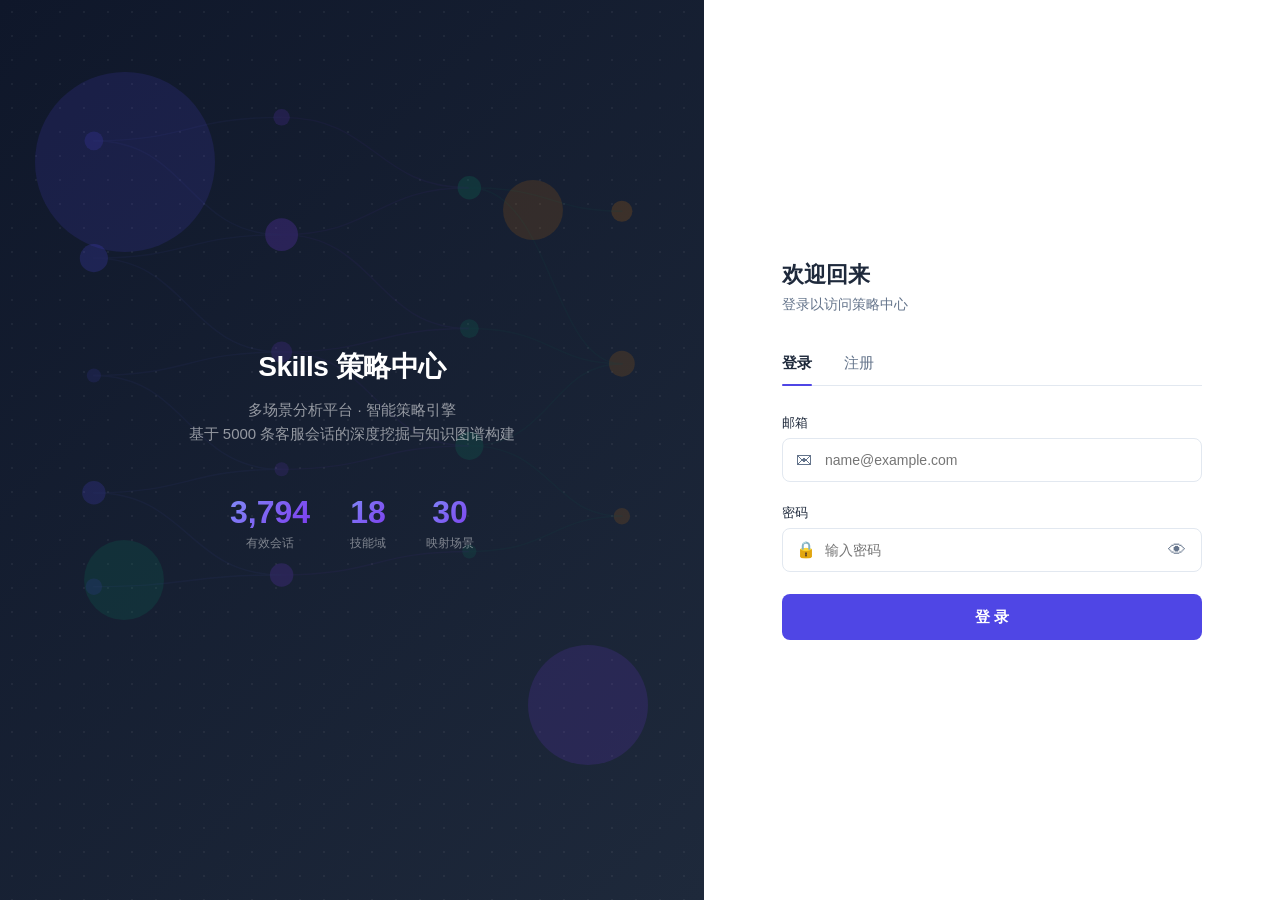
==== index.html @ cb1f709a "feat: add user registration and login authentication system - Add standalone login/register page wit" ====
<!DOCTYPE html>
<html lang="zh-CN">
<head>
  <meta charset="UTF-8">
  <meta name="viewport" content="width=device-width, initial-scale=1.0">
  <title>Skills 策略中心 - 多场景分析平台</title>
  <link rel="stylesheet" href="css/main.css">
</head>
<body>

<!-- 顶部导航 -->
<nav class="nav">
  <div class="nav-inner">
    <div class="nav-logo">Skills 策略中心</div>
    <div class="nav-tabs">
      <button class="nav-tab active" data-tab="home">全景总览</button>
      <button class="nav-tab" data-tab="dashboard">场景分析</button>
      <button class="nav-tab" data-tab="cases">案例库<span class="nav-badge">18</span></button>
      <button class="nav-tab" data-tab="editor">策略编辑器</button>
      <button class="nav-tab" data-tab="kanban">看板<span class="nav-badge">10</span></button>
      <button class="nav-tab" data-tab="matrix">能力矩阵</button>
      <button class="nav-tab" data-tab="monitor">监控</button>
      <button class="nav-tab" data-tab="arsenal">武器库<span class="nav-badge">18</span></button>
      <button class="nav-tab" data-tab="graph">知识图谱</button>
    </div>
    <div class="nav-user" id="navUser"></div>
  </div>
</nav>

<!-- 8大功能模块容器 -->
<div id="sec-home" class="section active"></div>
<div id="sec-dashboard" class="section"></div>
<div id="sec-cases" class="section"></div>
<div id="sec-editor" class="section"></div>
<div id="sec-kanban" class="section"></div>
<div id="sec-matrix" class="section"></div>
<div id="sec-monitor" class="section"></div>
<div id="sec-arsenal" class="section"></div>
<div id="sec-graph" class="section"></div>

<!-- 模态框 -->
<div class="modal-overlay" id="caseModal">
  <div class="modal" id="caseModalContent"></div>
</div>
<div class="modal-overlay" id="taskModal">
  <div class="modal" id="taskModalContent"></div>
</div>

<!-- Toast 提示 -->
<div class="toast" id="toast"></div>

<!-- 应用入口 (ES Module) -->
<script type="module" src="js/app.js"></script>

</body>
</html>
---- css/main.css ----
/* ============================================
   Skills 策略中心 - 主样式文件
   ============================================ */

/* === CSS Variables === */
:root {
  --primary: #4F46E5;
  --primary-light: #818CF8;
  --primary-dark: #3730A3;
  --accent: #7C3AED;
  --success: #059669;
  --warning: #D97706;
  --danger: #DC2626;
  --bg: #F8FAFC;
  --card: #FFFFFF;
  --text: #1E293B;
  --text-secondary: #64748B;
  --border: #E2E8F0;
  --shadow: 0 1px 3px rgba(0,0,0,.1), 0 1px 2px rgba(0,0,0,.06);
  --shadow-lg: 0 10px 15px -3px rgba(0,0,0,.1), 0 4px 6px -2px rgba(0,0,0,.05);
  --radius: 12px;
}

/* === Reset & Base === */
* { margin: 0; padding: 0; box-sizing: border-box; }
body {
  font-family: -apple-system, BlinkMacSystemFont, "SF Pro Text", "Segoe UI", Roboto, "Noto Sans SC", "PingFang SC", sans-serif;
  background: var(--bg);
  color: var(--text);
  font-size: 14px;
  -webkit-font-smoothing: antialiased;
}

/* === Navigation === */
.nav {
  position: fixed; top: 0; left: 0; right: 0; z-index: 100;
  background: rgba(255,255,255,.92); backdrop-filter: blur(12px);
  border-bottom: 1px solid var(--border); height: 60px;
}
.nav-inner {
  max-width: 1280px; margin: 0 auto; height: 100%;
  display: flex; align-items: center; padding: 0 24px; gap: 24px;
}
.nav-logo { font-size: 16px; font-weight: 700; color: var(--primary); white-space: nowrap; }
.nav-tabs { display: flex; gap: 6px; overflow-x: auto; }
.nav-tab {
  padding: 7px 16px; border-radius: 8px; cursor: pointer;
  font-size: 13px; font-weight: 500; color: var(--text-secondary);
  border: none; background: none; transition: all .2s; white-space: nowrap;
  font-family: inherit;
}
.nav-tab:hover { background: #F1F5F9; }
.nav-tab.active { background: var(--primary); color: #fff; }
.nav-badge {
  display: inline-block; background: #FEF3C7; color: #92400E;
  font-size: 11px; padding: 1px 7px; border-radius: 10px;
  margin-left: 4px; font-weight: 600;
}

/* === Sections === */
.section {
  display: none; padding: 80px 24px 32px;
  max-width: 1280px; margin: 0 auto;
}
.section.active { display: block; }
.section-title { font-size: 24px; font-weight: 700; margin-bottom: 6px; }
.section-desc { font-size: 14px; color: var(--text-secondary); margin-bottom: 24px; }

/* === Stats Grid === */
.stats-grid { display: grid; grid-template-columns: repeat(4,1fr); gap: 16px; margin-bottom: 24px; }
.stat-card { background: var(--card); border-radius: var(--radius); padding: 20px; box-shadow: var(--shadow); }
.stat-card .label { font-size: 12px; color: var(--text-secondary); margin-bottom: 6px; font-weight: 500; }
.stat-card .value { font-size: 28px; font-weight: 700; }
.stat-card.purple .value { color: var(--primary); }
.stat-card.green .value { color: var(--success); }
.stat-card.amber .value { color: var(--warning); }
.stat-card.red .value { color: var(--danger); }

/* === Chart === */
.chart-row { display: grid; grid-template-columns: 1fr 1fr; gap: 16px; margin-bottom: 16px; }
.chart-card { background: var(--card); border-radius: var(--radius); padding: 24px; box-shadow: var(--shadow); }
.chart-card h3 { font-size: 15px; font-weight: 600; margin-bottom: 16px; }
.bar-chart { display: flex; flex-direction: column; gap: 10px; }
.bar-item { display: flex; align-items: center; gap: 10px; }
.bar-label { width: 130px; font-size: 12px; text-align: right; flex-shrink: 0; color: var(--text-secondary); }
.bar-track { flex: 1; height: 24px; background: #F1F5F9; border-radius: 6px; overflow: hidden; }
.bar-fill {
  height: 100%; border-radius: 6px; transition: width .8s;
  display: flex; align-items: center; justify-content: flex-end;
  padding-right: 8px; font-size: 11px; color: #fff; font-weight: 600; min-width: 30px;
}
.bar-count { width: 36px; text-align: right; font-size: 12px; font-weight: 600; flex-shrink: 0; }

/* === Filter Bar === */
.filter-bar { display: flex; gap: 10px; margin-bottom: 16px; flex-wrap: wrap; align-items: center; }
.filter-bar input, .filter-bar select {
  padding: 8px 12px; border: 1px solid var(--border); border-radius: 8px;
  font-size: 13px; font-family: inherit; outline: none; background: var(--card);
}
.filter-bar input:focus, .filter-bar select:focus { border-color: var(--primary-light); }
.filter-bar input { flex: 1; min-width: 200px; }

/* === Case List === */
.case-list { background: var(--card); border-radius: var(--radius); box-shadow: var(--shadow); overflow: hidden; }
.case-header {
  display: grid; grid-template-columns: 100px 1fr 1fr 70px 90px 80px;
  padding: 12px 16px; background: #F8FAFC; border-bottom: 2px solid var(--border);
  font-size: 12px; font-weight: 600; color: var(--text-secondary);
}
.case-row {
  display: grid; grid-template-columns: 100px 1fr 1fr 70px 90px 80px;
  padding: 12px 16px; border-bottom: 1px solid #F1F5F9;
  align-items: center; font-size: 13px; transition: background .15s; cursor: pointer;
}
.case-row:hover { background: #F8FAFC; }
.case-row:last-child { border-bottom: none; }
.case-tag { display: inline-block; padding: 2px 8px; border-radius: 100px; font-size: 11px; font-weight: 600; }
.csat-high { color: #059669; }
.csat-mid { color: #D97706; }
.csat-low { color: #DC2626; }

/* === Editor === */
.editor-container { display: grid; grid-template-columns: 1fr 1fr; gap: 16px; margin-bottom: 16px; }
.editor-panel { background: var(--card); border-radius: var(--radius); padding: 24px; box-shadow: var(--shadow); }
.editor-panel h3 { font-size: 15px; font-weight: 600; margin-bottom: 12px; display: flex; align-items: center; gap: 8px; }
.editor-textarea {
  width: 100%; min-height: 180px; padding: 14px; border: 1px solid var(--border);
  border-radius: 8px; font-size: 14px; font-family: inherit; line-height: 1.7;
  outline: none; resize: vertical; color: var(--text);
}
.editor-textarea:focus { border-color: var(--primary-light); }
.editor-btn-row { display: flex; gap: 8px; margin-top: 12px; flex-wrap: wrap; }
.template-btn {
  padding: 6px 14px; border: 1px solid var(--border); border-radius: 6px;
  font-size: 12px; cursor: pointer; background: var(--card); color: var(--text-secondary);
  transition: all .2s; font-family: inherit;
}
.template-btn:hover { border-color: var(--primary-light); color: var(--primary); }

.rule-card { padding: 14px; background: #F8FAFC; border: 1px solid var(--border); border-radius: 8px; margin-bottom: 10px; }
.rule-card-title { font-size: 12px; font-weight: 600; color: var(--primary); margin-bottom: 8px; text-transform: uppercase; letter-spacing: .5px; }
.rule-item { font-size: 13px; padding: 4px 0; color: var(--text); display: flex; align-items: flex-start; gap: 6px; }
.rule-item .bullet { width: 6px; height: 6px; border-radius: 50%; flex-shrink: 0; margin-top: 6px; }
.conflict-panel { grid-column: 1/-1; background: var(--card); border-radius: var(--radius); padding: 20px; box-shadow: var(--shadow); }
.conflict-panel h3 { font-size: 15px; font-weight: 600; margin-bottom: 12px; }
.conflict-alert {
  padding: 12px 16px; background: #FEF3C7; border: 1px solid #FDE68A;
  border-radius: 8px; font-size: 13px; color: #92400E; margin-bottom: 8px;
  display: flex; gap: 8px; align-items: flex-start;
}
.conflict-ok { padding: 12px 16px; background: #ECFDF5; border: 1px solid #A7F3D0; border-radius: 8px; font-size: 13px; color: #065F46; }

/* === Flowchart === */
.flowchart-panel {
  grid-column: 1/-1; background: var(--card); border-radius: var(--radius);
  padding: 20px; box-shadow: var(--shadow); animation: slideUp .3s ease;
}
.flowchart-panel h3 { font-size: 15px; font-weight: 600; margin-bottom: 12px; }
.flowchart-svg-wrap { width: 100%; overflow-x: auto; }
.flowchart-svg-wrap svg { width: 100%; height: auto; display: block; }

.empty-state { text-align: center; padding: 40px; color: var(--text-secondary); font-size: 14px; }

/* === Loading === */
.loading-overlay {
  position: absolute; top: 0; left: 0; right: 0; bottom: 0;
  background: rgba(255,255,255,.85); display: flex; flex-direction: column;
  align-items: center; justify-content: center; border-radius: var(--radius); z-index: 10;
}
.spinner {
  width: 32px; height: 32px; border: 3px solid var(--border);
  border-top-color: var(--primary); border-radius: 50%;
  animation: spin .8s linear infinite; margin-bottom: 10px;
}
@keyframes spin { to { transform: rotate(360deg); } }
.loading-text { font-size: 13px; color: var(--text-secondary); font-weight: 500; }

/* === Kanban === */
.kanban-board { display: grid; grid-template-columns: repeat(5,1fr); gap: 12px; min-height: 500px; }
.kanban-column { background: #F1F5F9; border-radius: var(--radius); padding: 14px; min-height: 400px; }
.kanban-col-title { font-size: 13px; font-weight: 600; margin-bottom: 12px; display: flex; align-items: center; justify-content: space-between; }
.kanban-col-count { background: var(--card); padding: 2px 8px; border-radius: 100px; font-size: 11px; color: var(--text-secondary); }
.kanban-card {
  background: var(--card); border-radius: 8px; padding: 14px; margin-bottom: 8px;
  box-shadow: var(--shadow); transition: all .3s; border: 1px solid transparent;
}
.kanban-card:hover { border-color: var(--primary-light); box-shadow: var(--shadow-lg); }
.kanban-card h4 { font-size: 13px; font-weight: 600; margin-bottom: 4px; }
.kanban-card .desc { font-size: 11px; color: var(--text-secondary); margin-bottom: 8px; line-height: 1.4; }
.kanban-card .meta { font-size: 11px; color: var(--text-secondary); display: flex; justify-content: space-between; align-items: center; margin-bottom: 8px; }
.kanban-card .status-btn {
  padding: 4px 10px; border-radius: 6px; font-size: 11px; font-weight: 500;
  cursor: pointer; border: 1px solid var(--border); background: var(--card);
  color: var(--primary); transition: all .2s; font-family: inherit;
}
.kanban-card .status-btn:hover { background: var(--primary); color: #fff; border-color: var(--primary); }
.kanban-card.moving { animation: cardMove .4s ease; }
@keyframes cardMove { 0% { opacity: .5; transform: scale(.95); } 100% { opacity: 1; transform: scale(1); } }

/* === Monitor === */
.trend-chart { height: 200px; position: relative; }
.trend-chart svg { width: 100%; height: 100%; }
.alert-list { background: var(--card); border-radius: var(--radius); box-shadow: var(--shadow); overflow: hidden; }
.alert-item { display: flex; align-items: center; gap: 12px; padding: 12px 16px; border-bottom: 1px solid #F1F5F9; font-size: 13px; }
.alert-item:last-child { border-bottom: none; }
.alert-level { padding: 2px 8px; border-radius: 4px; font-size: 11px; font-weight: 700; flex-shrink: 0; }
.alert-level.p0 { background: #FEE2E2; color: #DC2626; }
.alert-level.p1 { background: #FED7AA; color: #C2410C; }
.alert-level.p2 { background: #FEF3C7; color: #92400E; }
.alert-msg { flex: 1; }
.alert-time { font-size: 11px; color: var(--text-secondary); white-space: nowrap; }
.alert-status { font-size: 11px; padding: 2px 8px; border-radius: 4px; }
.alert-status.open { background: #FEE2E2; color: #DC2626; }
.alert-status.resolved { background: #D1FAE5; color: #059669; }

/* === A/B Test === */
.ab-panel { background: var(--card); border-radius: var(--radius); padding: 24px; box-shadow: var(--shadow); }
.ab-panel h3 { font-size: 15px; font-weight: 600; margin-bottom: 16px; }
.ab-compare { display: grid; grid-template-columns: 1fr 1fr; gap: 16px; }
.ab-group { padding: 16px; border-radius: 8px; text-align: center; }
.ab-group.control { background: #F1F5F9; }
.ab-group.experiment { background: #EEF2FF; }
.ab-group h4 { font-size: 12px; font-weight: 600; color: var(--text-secondary); margin-bottom: 8px; text-transform: uppercase; }
.ab-metric { margin-bottom: 8px; }
.ab-metric .label { font-size: 11px; color: var(--text-secondary); }
.ab-metric .val { font-size: 22px; font-weight: 700; }
.ab-delta { display: inline-block; padding: 2px 8px; border-radius: 4px; font-size: 11px; font-weight: 600; }
.ab-delta.positive { background: #D1FAE5; color: #059669; }
.ab-delta.negative { background: #FEE2E2; color: #DC2626; }
.ab-status { margin-top: 12px; font-size: 12px; font-weight: 500; }

/* === Arsenal / Quest Grid === */
.quest-grid { display: grid; grid-template-columns: repeat(3,1fr); gap: 14px; }
.quest-card {
  background: var(--card); border-radius: var(--radius); box-shadow: var(--shadow);
  overflow: hidden; transition: all .3s; border: 2px solid transparent; border-left: 4px solid #9CA3AF;
}
.quest-card:hover { transform: translateY(-2px); box-shadow: var(--shadow-lg); border-color: var(--primary-light); border-left-width: 4px; }
.quest-card.pri-critical { border-left-color: #DC2626; }
.quest-card.pri-high { border-left-color: #EA580C; }
.quest-card.pri-medium { border-left-color: #D97706; }
.quest-card.pri-low { border-left-color: #9CA3AF; }
.quest-card-body { padding: 18px 20px; }
.quest-card-body h3 { font-size: 14px; font-weight: 600; margin: 8px 0 4px; }
.quest-card-body .desc {
  font-size: 12px; color: var(--text-secondary); margin-bottom: 10px; line-height: 1.5;
  display: -webkit-box; -webkit-line-clamp: 2; -webkit-box-orient: vertical; overflow: hidden;
}
.quest-badges { display: flex; gap: 6px; flex-wrap: wrap; align-items: center; }
.quest-status { display: inline-block; padding: 2px 10px; border-radius: 100px; font-size: 11px; font-weight: 600; }
.quest-status.missing { background: #FEE2E2; color: #DC2626; }
.quest-status.partial { background: #FEF3C7; color: #92400E; }
.quest-status.available { background: #D1FAE5; color: #059669; }
.quest-priority { padding: 2px 8px; border-radius: 4px; font-size: 11px; font-weight: 700; }
.quest-priority.critical { background: #FEE2E2; color: #DC2626; }
.quest-priority.high { background: #FED7AA; color: #C2410C; }
.quest-priority.medium { background: #FEF3C7; color: #92400E; }
.quest-priority.low { background: #F1F5F9; color: #64748B; }
.quest-category { display: inline-flex; align-items: center; gap: 4px; padding: 3px 10px; border-radius: 6px; font-size: 11px; font-weight: 500; background: #F1F5F9; color: var(--text-secondary); }
.quest-skill-tag { display: inline-block; padding: 2px 8px; border-radius: 100px; font-size: 10px; font-weight: 500; margin-right: 4px; margin-top: 4px; }
.quest-skills { margin-bottom: 10px; }
.arsenal-progress { height: 8px; background: #F1F5F9; border-radius: 4px; overflow: hidden; margin-top: 8px; }
.arsenal-progress-fill { height: 100%; border-radius: 4px; transition: width .8s; }

/* === Buttons === */
.btn {
  padding: 8px 20px; border-radius: 8px; font-size: 13px; font-weight: 500;
  cursor: pointer; border: 1px solid var(--border); transition: all .2s; font-family: inherit;
}
.btn-primary { background: var(--primary); color: #fff; border-color: var(--primary); }
.btn-primary:hover { background: var(--primary-dark); }
.btn-primary:disabled { opacity: .5; cursor: not-allowed; }
.btn-secondary { background: var(--card); }
.btn-secondary:hover { background: #F1F5F9; }

/* === Modal === */
.modal-overlay {
  position: fixed; top: 0; left: 0; right: 0; bottom: 0;
  background: rgba(0,0,0,.5); z-index: 200; display: none;
  align-items: center; justify-content: center; animation: fadeIn .2s;
}
.modal-overlay.show { display: flex; }
.modal {
  background: var(--card); border-radius: 16px; width: 600px;
  max-width: 90vw; max-height: 80vh; overflow-y: auto;
  box-shadow: 0 25px 50px -12px rgba(0,0,0,.25); animation: slideUp .3s ease;
}
.modal-header {
  padding: 20px 24px 12px; display: flex; align-items: center;
  justify-content: space-between; position: sticky; top: 0;
  background: var(--card); border-radius: 16px 16px 0 0; z-index: 1;
}
.modal-header h3 { font-size: 16px; font-weight: 600; }
.modal-close {
  width: 32px; height: 32px; border-radius: 8px; border: none;
  background: #F1F5F9; cursor: pointer; font-size: 18px;
  display: flex; align-items: center; justify-content: center; font-family: inherit;
}
.modal-close:hover { background: #E2E8F0; }
.modal-body { padding: 0 24px 24px; }
.modal-field { margin-bottom: 12px; }
.modal-field .field-label { font-size: 12px; font-weight: 600; color: var(--text-secondary); margin-bottom: 4px; }
.modal-field .field-value { font-size: 14px; line-height: 1.6; }
.modal-tag { display: inline-block; padding: 2px 10px; border-radius: 100px; font-size: 11px; font-weight: 600; margin-right: 4px; margin-bottom: 4px; }
.modal-actions { display: flex; gap: 10px; justify-content: flex-end; padding: 0 24px 20px; }

/* === Toast === */
.toast {
  position: fixed; top: 80px; right: 24px; z-index: 300;
  background: var(--card); border-radius: 10px; padding: 14px 20px;
  box-shadow: var(--shadow-lg); display: flex; align-items: center; gap: 10px;
  font-size: 13px; font-weight: 500; transform: translateX(120%);
  transition: transform .3s ease; border: 1px solid var(--border);
}
.toast.show { transform: translateX(0); }
.toast.success { border-color: #A7F3D0; }
.toast.warning { border-color: #FDE68A; }

/* === Home Hero === */
.home-hero {
  background: linear-gradient(135deg, #EEF2FF 0%, #F5F3FF 50%, #FDF4FF 100%);
  border-radius: var(--radius); padding: 40px; margin-bottom: 24px;
}
.home-hero h1 {
  font-size: 28px; font-weight: 800;
  background: linear-gradient(135deg, var(--primary), var(--accent));
  -webkit-background-clip: text; -webkit-text-fill-color: transparent; margin-bottom: 8px;
}
.home-hero p { font-size: 14px; color: var(--text-secondary); line-height: 1.7; max-width: 680px; }
.home-hero-stats { display: flex; gap: 24px; margin-top: 20px; }
.home-hero-stat { text-align: center; }
.home-hero-stat .val { font-size: 28px; font-weight: 800; color: var(--primary); font-variant-numeric: tabular-nums; }
.home-hero-stat .lbl { font-size: 12px; color: var(--text-secondary); margin-top: 2px; }

/* === Treemap === */
.treemap-wrap { background: var(--card); border-radius: var(--radius); padding: 24px; box-shadow: var(--shadow); margin-bottom: 24px; }
.treemap-wrap h3 { font-size: 15px; font-weight: 600; margin-bottom: 16px; }
.treemap-wrap svg { width: 100%; height: auto; display: block; }

/* === Skill Pills === */
.skill-pills { display: flex; flex-wrap: wrap; gap: 8px; margin-bottom: 24px; }
.skill-pill {
  display: inline-flex; align-items: center; gap: 6px;
  padding: 8px 16px; border-radius: 100px; font-size: 13px; font-weight: 500;
  cursor: pointer; border: 2px solid var(--border); background: var(--card);
  transition: all .2s; box-shadow: var(--shadow);
}
.skill-pill:hover { transform: translateY(-1px); box-shadow: var(--shadow-lg); }
.skill-pill.active { border-color: var(--primary); background: #EEF2FF; }
.skill-pill .pill-pct { font-size: 11px; color: var(--text-secondary); }

/* === Donut === */
.donut-container { display: flex; align-items: flex-start; gap: 24px; }
.donut-legend { display: flex; flex-direction: column; gap: 6px; flex: 1; }
.donut-legend-item { display: flex; align-items: center; gap: 8px; font-size: 12px; padding: 4px 0; }
.donut-legend-dot { width: 10px; height: 10px; border-radius: 50%; flex-shrink: 0; }

/* === Heatmap === */
.heatmap-wrap { background: var(--card); border-radius: var(--radius); padding: 24px; box-shadow: var(--shadow); overflow-x: auto; }
.heatmap-wrap h3 { font-size: 15px; font-weight: 600; margin-bottom: 16px; }
.heatmap-wrap svg { display: block; min-width: 750px; }

/* === Skill Detail Panel === */
.skill-detail-panel { background: var(--card); border-radius: var(--radius); padding: 20px; box-shadow: var(--shadow); }
.skill-detail-panel h3 { font-size: 16px; font-weight: 600; margin-bottom: 12px; }
.skill-detail-meta { display: flex; gap: 12px; flex-wrap: wrap; margin-bottom: 12px; }
.skill-detail-badge { padding: 4px 12px; border-radius: 6px; font-size: 12px; font-weight: 600; }
.skill-sample-list { list-style: none; padding: 0; }
.skill-sample-list li { padding: 6px 0; border-bottom: 1px dashed var(--border); font-size: 12px; color: var(--text-secondary); line-height: 1.5; }
.skill-sample-list li:last-child { border-bottom: none; }

/* === Activity Feed === */
.activity-feed { max-height: 300px; overflow-y: auto; }
.activity-item { display: flex; gap: 10px; padding: 10px 0; border-bottom: 1px solid var(--border); font-size: 13px; }
.activity-item:last-child { border-bottom: none; }
.activity-time { color: var(--text-secondary); font-size: 11px; white-space: nowrap; flex-shrink: 0; width: 60px; }
.activity-user { font-weight: 600; color: var(--primary); white-space: nowrap; }
.activity-text { color: var(--text-secondary); }
.activity-target { font-weight: 500; color: var(--text); }

/* === Animations === */
@keyframes fadeIn { from { opacity: 0; } to { opacity: 1; } }
@keyframes slideUp { from { opacity: 0; transform: translateY(20px); } to { opacity: 1; transform: translateY(0); } }

/* === Responsive === */
@media (max-width: 1200px) {
  .stats-grid { grid-template-columns: repeat(2,1fr); }
  .kanban-board { grid-template-columns: repeat(3,1fr); }
  .quest-grid { grid-template-columns: repeat(2,1fr); }
  .chart-row { grid-template-columns: 1fr; }
  .editor-container { grid-template-columns: 1fr; }
  .donut-container { flex-direction: column; }
}
@media (max-width: 768px) {
  .nav-tabs { overflow-x: auto; }
  .kanban-board { grid-template-columns: 1fr; }
  .quest-grid { grid-template-columns: 1fr; }
  .case-header, .case-row { grid-template-columns: 80px 1fr 80px 60px; }
  .case-header > *:nth-child(3), .case-row > *:nth-child(3),
  .case-header > *:nth-child(5), .case-row > *:nth-child(5) { display: none; }
  .home-hero { padding: 24px; }
  .home-hero h1 { font-size: 22px; }
  .home-hero-stats { flex-wrap: wrap; gap: 16px; }
  .skill-pills { gap: 6px; }
  .skill-pill { padding: 6px 12px; font-size: 12px; }
}

/* ================================================================
   Knowledge Graph — Neural Network Visualization
   ================================================================ */

.graph-wrap {
  background: var(--card);
  border-radius: var(--radius);
  box-shadow: var(--shadow);
  padding: 24px;
  position: relative;
  overflow: hidden;
  margin-top: 24px;
}

.graph-header {
  display: flex;
  justify-content: space-between;
  align-items: center;
  margin-bottom: 16px;
}
.graph-header h3 {
  font-size: 16px;
  font-weight: 700;
  color: var(--text);
  margin: 0;
}
.graph-legend {
  display: flex;
  gap: 16px;
  flex-wrap: wrap;
}
.graph-legend-item {
  display: flex;
  align-items: center;
  gap: 6px;
  font-size: 12px;
  color: var(--text-secondary);
}
.graph-legend-dot {
  width: 10px;
  height: 10px;
  border-radius: 50%;
  display: inline-block;
}

/* Nodes */
.graph-node {
  cursor: pointer;
  transition: transform 0.25s cubic-bezier(0.4, 0, 0.2, 1), opacity 0.25s ease;
}
.graph-node circle {
  transition: r 0.25s ease, stroke-width 0.25s ease;
}
.graph-node-hover {
  transform: scale(1.35);
  filter: brightness(1.15);
}
.graph-node-connected {
  transform: scale(1.12);
  opacity: 1;
}
.graph-node-dimmed {
  opacity: 0.12;
}

/* Edges */
.graph-edge {
  transition: opacity 0.35s ease, stroke-width 0.35s ease;
  pointer-events: none;
}
.graph-edge-active {
  stroke-dasharray: 8 4;
  animation: graphFlow 1.2s linear infinite;
}

/* Glow pulse */
.graph-glow {
  animation: graphPulse 3s ease-in-out infinite;
  pointer-events: none;
}

/* Animations */
@keyframes graphFlow {
  to { stroke-dashoffset: -12; }
}

@keyframes graphPulse {
  0%, 100% { opacity: 0.10; transform: scale(1); }
  50%      { opacity: 0.25; transform: scale(1.2); }
}

/* Tooltip */
.graph-tooltip {
  position: absolute;
  z-index: 50;
  background: var(--card);
  border-radius: 10px;
  box-shadow: 0 10px 25px rgba(0,0,0,0.18);
  padding: 14px 18px;
  min-width: 200px;
  max-width: 270px;
  pointer-events: none;
  opacity: 0;
  transform: translateY(6px);
  transition: opacity 0.2s ease, transform 0.2s ease;
  border-left: 3px solid var(--primary);
}
.graph-tooltip.visible {
  opacity: 1;
  transform: translateY(0);
}
.graph-tooltip-title {
  font-size: 14px;
  font-weight: 700;
  color: var(--text);
  margin-bottom: 6px;
}
.graph-tooltip-layer {
  display: inline-block;
  font-size: 11px;
  font-weight: 600;
  padding: 2px 8px;
  border-radius: 100px;
  margin-bottom: 8px;
}
.graph-tooltip-stat {
  font-size: 22px;
  font-weight: 800;
  margin-bottom: 2px;
}
.graph-tooltip-count {
  font-size: 12px;
  color: var(--text-secondary);
  margin-bottom: 8px;
}
.graph-tooltip-desc {
  font-size: 12px;
  color: var(--text-secondary);
  line-height: 1.5;
  margin-bottom: 8px;
}
.graph-tooltip-links {
  font-size: 11px;
  color: var(--text-secondary);
  opacity: 0.7;
}

/* Responsive */
@media (max-width: 1200px) {
  .graph-wrap svg { min-height: 400px; }
}
@media (max-width: 768px) {
  #graphSvgContainer { overflow-x: auto; }
  #graphSvgContainer svg { min-width: 900px; }
}

/* ================================================================
   User Menu — Nav Bar
   ================================================================ */

.nav-user {
  margin-left: auto;
  position: relative;
  flex-shrink: 0;
}
.nav-user-btn {
  display: flex;
  align-items: center;
  gap: 8px;
  padding: 4px 12px;
  border-radius: 8px;
  cursor: pointer;
  border: none;
  background: none;
  font-family: inherit;
  transition: background 0.2s;
}
.nav-user-btn:hover { background: #F1F5F9; }

.nav-user-avatar {
  width: 32px;
  height: 32px;
  border-radius: 50%;
  background: linear-gradient(135deg, var(--primary), var(--accent));
  color: #fff;
  display: flex;
  align-items: center;
  justify-content: center;
  font-size: 14px;
  font-weight: 600;
}
.nav-user-avatar.avatar-lg {
  width: 48px;
  height: 48px;
  font-size: 20px;
  margin: 0 auto 8px;
}

.nav-user-name {
  font-size: 13px;
  font-weight: 500;
  color: var(--text);
  max-width: 100px;
  overflow: hidden;
  text-overflow: ellipsis;
  white-space: nowrap;
}

.nav-user-dropdown {
  position: absolute;
  top: calc(100% + 8px);
  right: 0;
  width: 240px;
  background: var(--card);
  border-radius: var(--radius);
  box-shadow: var(--shadow-lg);
  border: 1px solid var(--border);
  opacity: 0;
  transform: translateY(-8px);
  pointer-events: none;
  transition: all 0.2s ease;
  z-index: 150;
  overflow: hidden;
}
.nav-user-dropdown.show {
  opacity: 1;
  transform: translateY(0);
  pointer-events: auto;
}

.nav-user-info {
  padding: 16px;
  text-align: center;
  border-bottom: 1px solid var(--border);
}
.nav-user-info-name {
  font-size: 14px;
  font-weight: 600;
  color: var(--text);
  margin-bottom: 2px;
}
.nav-user-info-email {
  font-size: 12px;
  color: var(--text-secondary);
}

.nav-user-divider {
  height: 1px;
  background: var(--border);
}

.nav-user-option {
  width: 100%;
  padding: 10px 16px;
  border: none;
  background: none;
  cursor: pointer;
  text-align: left;
  font-size: 13px;
  color: var(--text);
  transition: background 0.15s;
  font-family: inherit;
  display: block;
}
.nav-user-option:hover { background: #F1F5F9; }
.nav-user-option.danger { color: var(--danger); }
.nav-user-option.danger:hover { background: #FEF2F2; }

@media (max-width: 768px) {
  .nav-user-name { display: none; }
}
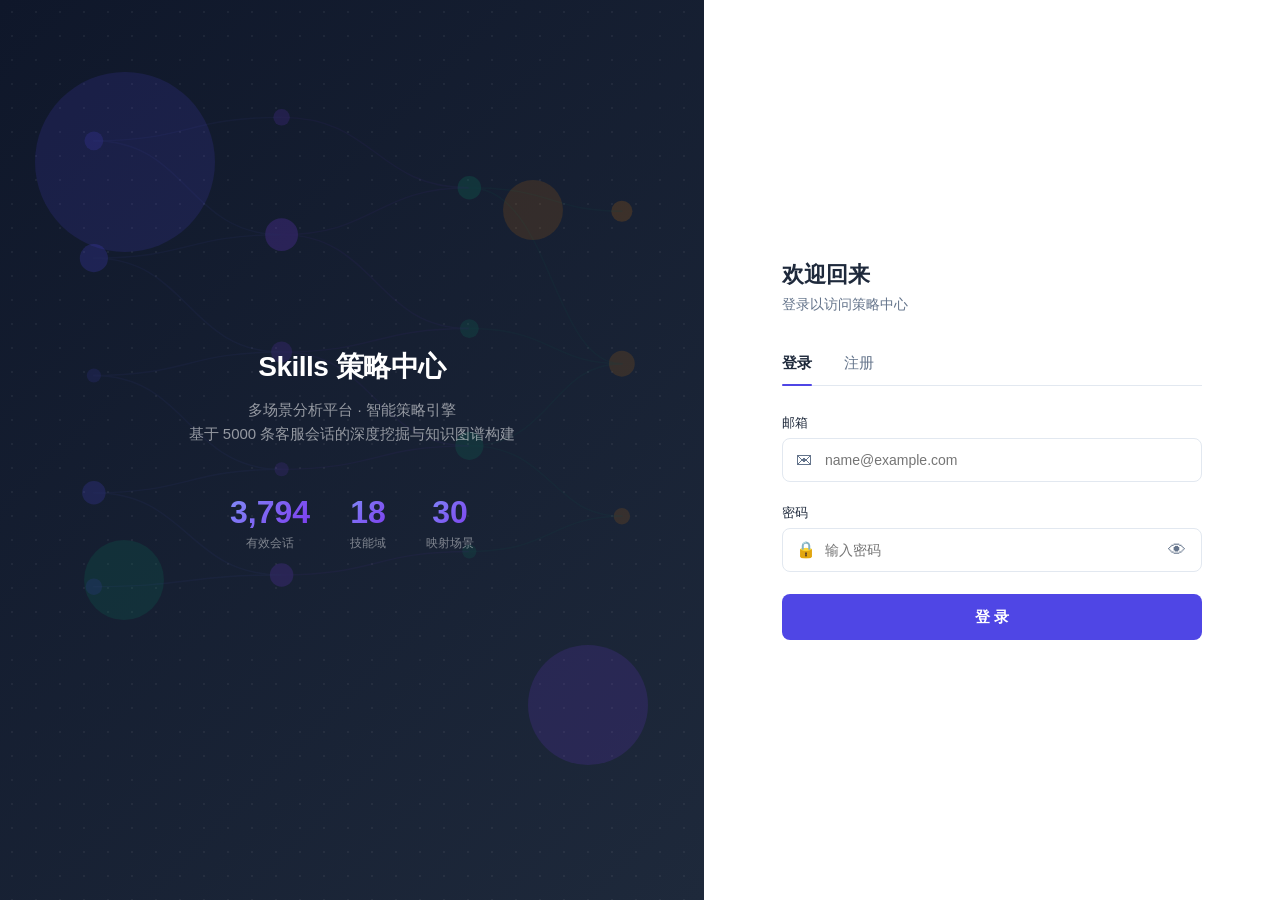
==== commit 349bf2b7: "feat: replace top nav with collapsible left sidebar navigation - Replace fixed top navigation bar wi" ====
--- a/index.html
+++ b/index.html
@@ -8,43 +8,93 @@
 </head>
 <body>
 
-<!-- 顶部导航 -->
-<nav class="nav">
-  <div class="nav-inner">
-    <div class="nav-logo">Skills 策略中心</div>
-    <div class="nav-tabs">
-      <button class="nav-tab active" data-tab="home">全景总览</button>
-      <button class="nav-tab" data-tab="dashboard">场景分析</button>
-      <button class="nav-tab" data-tab="cases">案例库<span class="nav-badge">18</span></button>
-      <button class="nav-tab" data-tab="editor">策略编辑器</button>
-      <button class="nav-tab" data-tab="kanban">看板<span class="nav-badge">10</span></button>
-      <button class="nav-tab" data-tab="matrix">能力矩阵</button>
-      <button class="nav-tab" data-tab="monitor">监控</button>
-      <button class="nav-tab" data-tab="arsenal">武器库<span class="nav-badge">18</span></button>
-      <button class="nav-tab" data-tab="graph">知识图谱</button>
+<!-- 侧边栏 -->
+<aside class="sidebar" id="sidebar">
+  <div class="sidebar-header">
+    <div class="sidebar-logo">
+      <svg class="sidebar-logo-icon" width="32" height="32" viewBox="0 0 32 32" fill="none">
+        <rect width="32" height="32" rx="8" fill="var(--primary)"/>
+        <path d="M9 12h6v8H9zM17 8h6v12h-6z" fill="#fff" opacity=".9"/>
+        <path d="M9 8h6v2H9zM17 22h6v2h-6z" fill="#fff" opacity=".5"/>
+      </svg>
+      <span class="sidebar-logo-text">Skills 策略中心</span>
     </div>
-    <div class="nav-user" id="navUser"></div>
+    <button class="sidebar-toggle" id="sidebarToggle" title="折叠/展开">
+      <svg width="18" height="18" viewBox="0 0 24 24" fill="none" stroke="currentColor" stroke-width="2" stroke-linecap="round" stroke-linejoin="round"><polyline points="15 18 9 12 15 6"/></svg>
+    </button>
   </div>
-</nav>
+  <nav class="sidebar-nav">
+    <button class="sidebar-item nav-tab active" data-tab="home">
+      <span class="sidebar-icon"><svg width="20" height="20" viewBox="0 0 24 24" fill="none" stroke="currentColor" stroke-width="2" stroke-linecap="round" stroke-linejoin="round"><rect x="3" y="3" width="7" height="7" rx="1"/><rect x="14" y="3" width="7" height="7" rx="1"/><rect x="3" y="14" width="7" height="7" rx="1"/><rect x="14" y="14" width="7" height="7" rx="1"/></svg></span>
+      <span class="sidebar-label">全景总览</span>
+    </button>
+    <button class="sidebar-item nav-tab" data-tab="dashboard">
+      <span class="sidebar-icon"><svg width="20" height="20" viewBox="0 0 24 24" fill="none" stroke="currentColor" stroke-width="2" stroke-linecap="round" stroke-linejoin="round"><line x1="18" y1="20" x2="18" y2="10"/><line x1="12" y1="20" x2="12" y2="4"/><line x1="6" y1="20" x2="6" y2="14"/></svg></span>
+      <span class="sidebar-label">场景分析</span>
+    </button>
+    <button class="sidebar-item nav-tab" data-tab="cases">
+      <span class="sidebar-icon"><svg width="20" height="20" viewBox="0 0 24 24" fill="none" stroke="currentColor" stroke-width="2" stroke-linecap="round" stroke-linejoin="round"><path d="M22 19a2 2 0 0 1-2 2H4a2 2 0 0 1-2-2V5a2 2 0 0 1 2-2h5l2 3h9a2 2 0 0 1 2 2z"/></svg></span>
+      <span class="sidebar-label">案例库</span>
+      <span class="sidebar-badge nav-badge">18</span>
+    </button>
+    <button class="sidebar-item nav-tab" data-tab="editor">
+      <span class="sidebar-icon"><svg width="20" height="20" viewBox="0 0 24 24" fill="none" stroke="currentColor" stroke-width="2" stroke-linecap="round" stroke-linejoin="round"><path d="M11 4H4a2 2 0 0 0-2 2v14a2 2 0 0 0 2 2h14a2 2 0 0 0 2-2v-7"/><path d="M18.5 2.5a2.121 2.121 0 0 1 3 3L12 15l-4 1 1-4 9.5-9.5z"/></svg></span>
+      <span class="sidebar-label">策略编辑器</span>
+    </button>
+    <button class="sidebar-item nav-tab" data-tab="kanban">
+      <span class="sidebar-icon"><svg width="20" height="20" viewBox="0 0 24 24" fill="none" stroke="currentColor" stroke-width="2" stroke-linecap="round" stroke-linejoin="round"><rect x="3" y="3" width="5" height="18" rx="1"/><rect x="10" y="3" width="5" height="12" rx="1"/><rect x="17" y="3" width="5" height="15" rx="1"/></svg></span>
+      <span class="sidebar-label">看板</span>
+      <span class="sidebar-badge nav-badge">10</span>
+    </button>
+    <button class="sidebar-item nav-tab" data-tab="matrix">
+      <span class="sidebar-icon"><svg width="20" height="20" viewBox="0 0 24 24" fill="none" stroke="currentColor" stroke-width="2" stroke-linecap="round" stroke-linejoin="round"><circle cx="5" cy="5" r="1.5"/><circle cx="12" cy="5" r="1.5"/><circle cx="19" cy="5" r="1.5"/><circle cx="5" cy="12" r="1.5"/><circle cx="12" cy="12" r="1.5"/><circle cx="19" cy="12" r="1.5"/><circle cx="5" cy="19" r="1.5"/><circle cx="12" cy="19" r="1.5"/><circle cx="19" cy="19" r="1.5"/></svg></span>
+      <span class="sidebar-label">能力矩阵</span>
+    </button>
+    <button class="sidebar-item nav-tab" data-tab="monitor">
+      <span class="sidebar-icon"><svg width="20" height="20" viewBox="0 0 24 24" fill="none" stroke="currentColor" stroke-width="2" stroke-linecap="round" stroke-linejoin="round"><polyline points="22 12 18 12 15 21 9 3 6 12 2 12"/></svg></span>
+      <span class="sidebar-label">监控</span>
+    </button>
+    <button class="sidebar-item nav-tab" data-tab="arsenal">
+      <span class="sidebar-icon"><svg width="20" height="20" viewBox="0 0 24 24" fill="none" stroke="currentColor" stroke-width="2" stroke-linecap="round" stroke-linejoin="round"><path d="M12 22s8-4 8-10V5l-8-3-8 3v7c0 6 8 10 8 10z"/></svg></span>
+      <span class="sidebar-label">武器库</span>
+      <span class="sidebar-badge nav-badge">18</span>
+    </button>
+    <button class="sidebar-item nav-tab" data-tab="graph">
+      <span class="sidebar-icon"><svg width="20" height="20" viewBox="0 0 24 24" fill="none" stroke="currentColor" stroke-width="2" stroke-linecap="round" stroke-linejoin="round"><circle cx="6" cy="6" r="3"/><circle cx="18" cy="6" r="3"/><circle cx="6" cy="18" r="3"/><circle cx="18" cy="18" r="3"/><line x1="8.5" y1="7.5" x2="15.5" y2="16.5"/><line x1="15.5" y1="7.5" x2="8.5" y2="16.5"/></svg></span>
+      <span class="sidebar-label">知识图谱</span>
+    </button>
+  </nav>
+  <div class="sidebar-footer nav-user" id="navUser"></div>
+</aside>
 
-<!-- 8大功能模块容器 -->
-<div id="sec-home" class="section active"></div>
-<div id="sec-dashboard" class="section"></div>
-<div id="sec-cases" class="section"></div>
-<div id="sec-editor" class="section"></div>
-<div id="sec-kanban" class="section"></div>
-<div id="sec-matrix" class="section"></div>
-<div id="sec-monitor" class="section"></div>
-<div id="sec-arsenal" class="section"></div>
-<div id="sec-graph" class="section"></div>
+<!-- 移动端遮罩 -->
+<div class="sidebar-backdrop" id="sidebarBackdrop"></div>
 
-<!-- 模态框 -->
-<div class="modal-overlay" id="caseModal">
-  <div class="modal" id="caseModalContent"></div>
-</div>
-<div class="modal-overlay" id="taskModal">
-  <div class="modal" id="taskModalContent"></div>
-</div>
+<!-- 移动端汉堡按钮 -->
+<button class="mobile-menu-btn" id="mobileMenuBtn">
+  <svg width="22" height="22" viewBox="0 0 24 24" fill="none" stroke="currentColor" stroke-width="2" stroke-linecap="round" stroke-linejoin="round"><line x1="3" y1="6" x2="21" y2="6"/><line x1="3" y1="12" x2="21" y2="12"/><line x1="3" y1="18" x2="21" y2="18"/></svg>
+</button>
+
+<!-- 内容区 -->
+<main class="main-content">
+  <div id="sec-home" class="section active"></div>
+  <div id="sec-dashboard" class="section"></div>
+  <div id="sec-cases" class="section"></div>
+  <div id="sec-editor" class="section"></div>
+  <div id="sec-kanban" class="section"></div>
+  <div id="sec-matrix" class="section"></div>
+  <div id="sec-monitor" class="section"></div>
+  <div id="sec-arsenal" class="section"></div>
+  <div id="sec-graph" class="section"></div>
+
+  <!-- 模态框 -->
+  <div class="modal-overlay" id="caseModal">
+    <div class="modal" id="caseModalContent"></div>
+  </div>
+  <div class="modal-overlay" id="taskModal">
+    <div class="modal" id="taskModalContent"></div>
+  </div>
+</main>
 
 <!-- Toast 提示 -->
 <div class="toast" id="toast"></div>
--- a/css/main.css
+++ b/css/main.css
@@ -19,6 +19,13 @@
   --shadow: 0 1px 3px rgba(0,0,0,.1), 0 1px 2px rgba(0,0,0,.06);
   --shadow-lg: 0 10px 15px -3px rgba(0,0,0,.1), 0 4px 6px -2px rgba(0,0,0,.05);
   --radius: 12px;
+  --sidebar-width: 240px;
+  --sidebar-collapsed: 64px;
+  --sidebar-current: var(--sidebar-width);
+  --sidebar-transition: 0.3s cubic-bezier(0.4, 0, 0.2, 1);
+}
+body.sidebar-collapsed {
+  --sidebar-current: var(--sidebar-collapsed);
 }
 
 /* === Reset & Base === */
@@ -31,35 +38,123 @@
   -webkit-font-smoothing: antialiased;
 }
 
-/* === Navigation === */
-.nav {
-  position: fixed; top: 0; left: 0; right: 0; z-index: 100;
-  background: rgba(255,255,255,.92); backdrop-filter: blur(12px);
-  border-bottom: 1px solid var(--border); height: 60px;
-}
-.nav-inner {
-  max-width: 1280px; margin: 0 auto; height: 100%;
-  display: flex; align-items: center; padding: 0 24px; gap: 24px;
-}
-.nav-logo { font-size: 16px; font-weight: 700; color: var(--primary); white-space: nowrap; }
-.nav-tabs { display: flex; gap: 6px; overflow-x: auto; }
-.nav-tab {
-  padding: 7px 16px; border-radius: 8px; cursor: pointer;
+/* === Sidebar === */
+.sidebar {
+  position: fixed; top: 0; left: 0; bottom: 0; z-index: 100;
+  width: var(--sidebar-current);
+  background: rgba(255,255,255,.95); backdrop-filter: blur(12px);
+  border-right: 1px solid var(--border);
+  display: flex; flex-direction: column;
+  transition: width var(--sidebar-transition);
+  overflow: hidden;
+}
+.sidebar-header {
+  height: 60px; display: flex; align-items: center; justify-content: space-between;
+  padding: 0 12px 0 16px; border-bottom: 1px solid var(--border); flex-shrink: 0;
+}
+.sidebar-logo { display: flex; align-items: center; gap: 12px; overflow: hidden; }
+.sidebar-logo-icon { flex-shrink: 0; }
+.sidebar-logo-text {
+  font-size: 15px; font-weight: 700; color: var(--primary);
+  white-space: nowrap; overflow: hidden;
+  opacity: 1; transition: opacity 0.2s;
+}
+.sidebar-toggle {
+  width: 28px; height: 28px; border-radius: 6px; border: none;
+  background: none; cursor: pointer; display: flex; align-items: center;
+  justify-content: center; color: var(--text-secondary); flex-shrink: 0;
+  transition: background 0.2s, color 0.2s;
+}
+.sidebar-toggle:hover { background: #F1F5F9; color: var(--text); }
+.sidebar-toggle svg { transition: transform 0.3s; }
+
+.sidebar-nav {
+  flex: 1; overflow-y: auto; overflow-x: hidden; padding: 8px;
+  scrollbar-width: thin; scrollbar-color: var(--border) transparent;
+}
+.sidebar-nav::-webkit-scrollbar { width: 4px; }
+.sidebar-nav::-webkit-scrollbar-thumb { background: var(--border); border-radius: 2px; }
+
+.sidebar-item {
+  display: flex; align-items: center; gap: 12px;
+  padding: 10px 12px; border-radius: 8px; width: 100%;
+  cursor: pointer; border: none; background: none;
   font-size: 13px; font-weight: 500; color: var(--text-secondary);
-  border: none; background: none; transition: all .2s; white-space: nowrap;
-  font-family: inherit;
-}
-.nav-tab:hover { background: #F1F5F9; }
-.nav-tab.active { background: var(--primary); color: #fff; }
-.nav-badge {
+  transition: all 0.2s; font-family: inherit;
+  text-align: left; white-space: nowrap; position: relative;
+  margin-bottom: 2px;
+}
+.sidebar-item:hover { background: #F1F5F9; color: var(--text); }
+.sidebar-item.active {
+  background: var(--primary); color: #fff;
+}
+.sidebar-item.active .sidebar-icon { color: #fff; }
+.sidebar-icon { width: 20px; height: 20px; flex-shrink: 0; display: flex; align-items: center; justify-content: center; }
+.sidebar-icon svg { display: block; }
+.sidebar-label {
+  white-space: nowrap; overflow: hidden;
+  opacity: 1; transition: opacity 0.15s;
+  flex: 1;
+}
+.sidebar-badge {
   display: inline-block; background: #FEF3C7; color: #92400E;
   font-size: 11px; padding: 1px 7px; border-radius: 10px;
-  margin-left: 4px; font-weight: 600;
+  font-weight: 600; flex-shrink: 0;
+  transition: all 0.2s;
+}
+.sidebar-item.active .sidebar-badge { background: rgba(255,255,255,.25); color: #fff; }
+
+.sidebar-footer {
+  margin-top: auto; padding: 12px; border-top: 1px solid var(--border);
+  flex-shrink: 0; position: relative;
+}
+
+/* === Sidebar Collapsed State === */
+body.sidebar-collapsed .sidebar-logo-text,
+body.sidebar-collapsed .sidebar-label { opacity: 0; width: 0; overflow: hidden; }
+body.sidebar-collapsed .sidebar-toggle svg { transform: rotate(180deg); }
+body.sidebar-collapsed .sidebar-header { justify-content: center; padding: 0 12px; }
+body.sidebar-collapsed .sidebar-toggle { display: none; }
+body.sidebar-collapsed .sidebar-logo { justify-content: center; }
+body.sidebar-collapsed .sidebar-item { justify-content: center; padding: 10px; gap: 0; }
+body.sidebar-collapsed .sidebar-badge {
+  position: absolute; top: 4px; right: 4px;
+  width: 8px; height: 8px; padding: 0; min-width: 0;
+  font-size: 0; border-radius: 50%; background: #F59E0B;
+}
+body.sidebar-collapsed .sidebar-item.active .sidebar-badge { background: rgba(255,255,255,.6); }
+body.sidebar-collapsed .sidebar-footer .nav-user-name { display: none; }
+body.sidebar-collapsed .sidebar-footer .nav-user-btn { justify-content: center; padding: 4px; }
+body.sidebar-collapsed .nav-user-dropdown {
+  left: calc(var(--sidebar-collapsed) + 8px); bottom: 0; top: auto; right: auto;
+}
+body.sidebar-collapsed .sidebar-header:hover .sidebar-toggle { display: flex; }
+
+/* === Mobile Menu Button === */
+.mobile-menu-btn {
+  display: none; position: fixed; top: 16px; left: 16px; z-index: 101;
+  width: 40px; height: 40px; border-radius: 10px; border: 1px solid var(--border);
+  background: var(--card); cursor: pointer; align-items: center; justify-content: center;
+  box-shadow: var(--shadow); color: var(--text);
+}
+
+/* === Sidebar Backdrop === */
+.sidebar-backdrop {
+  display: none; position: fixed; inset: 0;
+  background: rgba(0,0,0,.4); z-index: 199;
+}
+body.sidebar-open .sidebar-backdrop { display: block; }
+
+/* === Main Content === */
+.main-content {
+  margin-left: var(--sidebar-current);
+  min-height: 100vh;
+  transition: margin-left var(--sidebar-transition);
 }
 
 /* === Sections === */
 .section {
-  display: none; padding: 80px 24px 32px;
+  display: none; padding: 32px 24px;
   max-width: 1280px; margin: 0 auto;
 }
 .section.active { display: block; }
@@ -306,7 +401,7 @@
 
 /* === Toast === */
 .toast {
-  position: fixed; top: 80px; right: 24px; z-index: 300;
+  position: fixed; top: 24px; right: 24px; z-index: 300;
   background: var(--card); border-radius: 10px; padding: 14px 20px;
   box-shadow: var(--shadow-lg); display: flex; align-items: center; gap: 10px;
   font-size: 13px; font-weight: 500; transform: translateX(120%);
@@ -392,7 +487,11 @@
   .donut-container { flex-direction: column; }
 }
 @media (max-width: 768px) {
-  .nav-tabs { overflow-x: auto; }
+  .mobile-menu-btn { display: flex; }
+  .sidebar { transform: translateX(-100%); width: 280px; z-index: 200; }
+  body.sidebar-open .sidebar { transform: translateX(0); }
+  .sidebar-toggle { display: none !important; }
+  .main-content { margin-left: 0; }
   .kanban-board { grid-template-columns: 1fr; }
   .quest-grid { grid-template-columns: 1fr; }
   .case-header, .case-row { grid-template-columns: 80px 1fr 80px 60px; }
@@ -403,6 +502,7 @@
   .home-hero-stats { flex-wrap: wrap; gap: 16px; }
   .skill-pills { gap: 6px; }
   .skill-pill { padding: 6px 12px; font-size: 12px; }
+  .section { padding: 60px 16px 24px; }
 }
 
 /* ================================================================
@@ -562,25 +662,24 @@
 }
 
 /* ================================================================
-   User Menu — Nav Bar
+   User Menu — Sidebar Footer
    ================================================================ */
 
 .nav-user {
-  margin-left: auto;
   position: relative;
-  flex-shrink: 0;
 }
 .nav-user-btn {
   display: flex;
   align-items: center;
   gap: 8px;
-  padding: 4px 12px;
+  padding: 8px;
   border-radius: 8px;
   cursor: pointer;
   border: none;
   background: none;
   font-family: inherit;
   transition: background 0.2s;
+  width: 100%;
 }
 .nav-user-btn:hover { background: #F1F5F9; }
 
@@ -595,6 +694,7 @@
   justify-content: center;
   font-size: 14px;
   font-weight: 600;
+  flex-shrink: 0;
 }
 .nav-user-avatar.avatar-lg {
   width: 48px;
@@ -607,23 +707,23 @@
   font-size: 13px;
   font-weight: 500;
   color: var(--text);
-  max-width: 100px;
   overflow: hidden;
   text-overflow: ellipsis;
   white-space: nowrap;
+  transition: opacity 0.15s;
 }
 
 .nav-user-dropdown {
   position: absolute;
-  top: calc(100% + 8px);
-  right: 0;
-  width: 240px;
+  bottom: calc(100% + 8px);
+  left: 0;
+  width: 220px;
   background: var(--card);
   border-radius: var(--radius);
   box-shadow: var(--shadow-lg);
   border: 1px solid var(--border);
   opacity: 0;
-  transform: translateY(-8px);
+  transform: translateY(8px);
   pointer-events: none;
   transition: all 0.2s ease;
   z-index: 150;
@@ -672,7 +772,3 @@
 .nav-user-option:hover { background: #F1F5F9; }
 .nav-user-option.danger { color: var(--danger); }
 .nav-user-option.danger:hover { background: #FEF2F2; }
-
-@media (max-width: 768px) {
-  .nav-user-name { display: none; }
-}
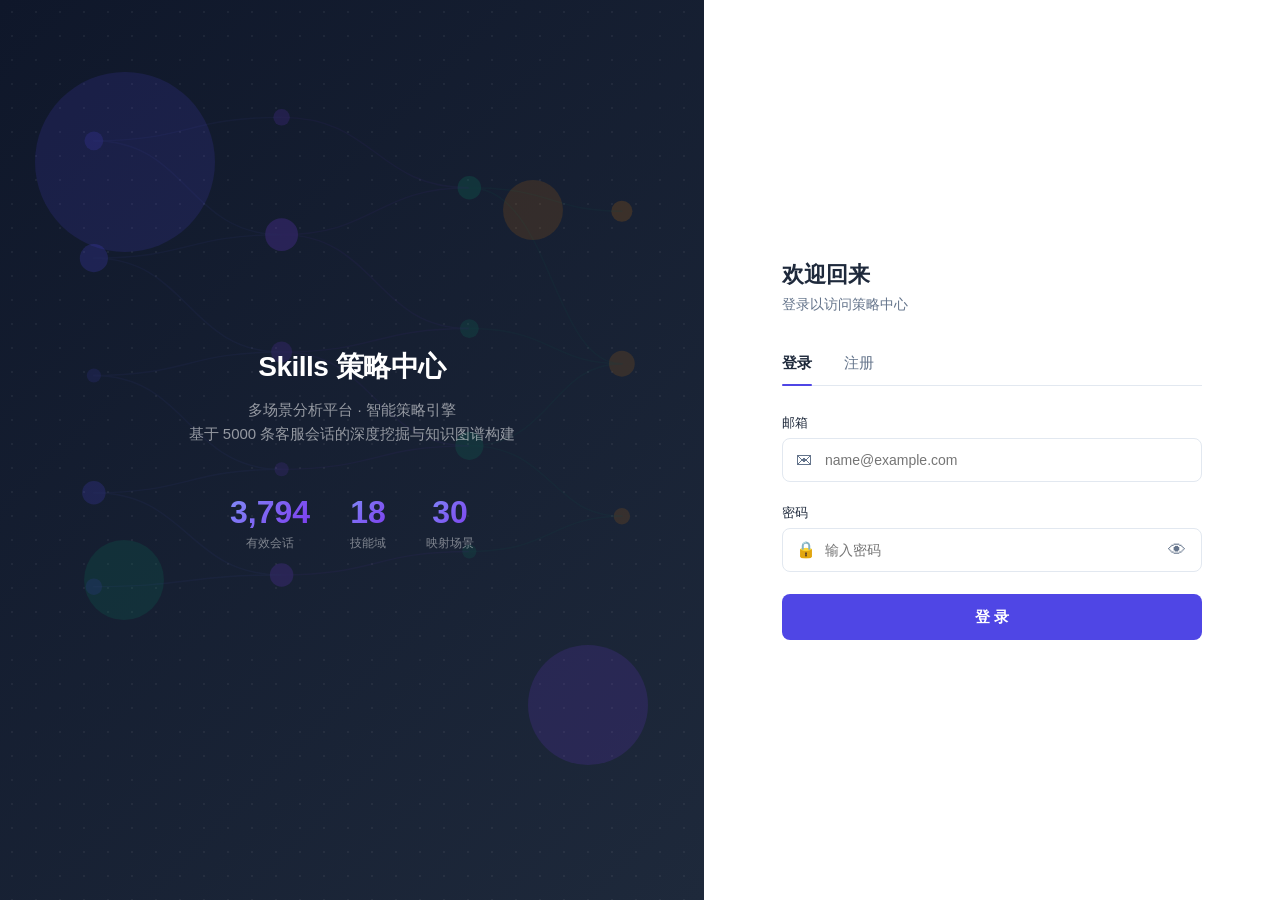
==== commit c76e4292: "refactor: reorganize sidebar nav by Skill lifecycle phases - Group 9 nav items into 4 lifecycle phas" ====
--- a/index.html
+++ b/index.html
@@ -24,7 +24,12 @@
     </button>
   </div>
   <nav class="sidebar-nav">
-    <button class="sidebar-item nav-tab active" data-tab="home">
+    <div class="sidebar-group-label"><span class="sidebar-group-text">数据洞察</span></div>
+    <button class="sidebar-item nav-tab active" data-tab="graph">
+      <span class="sidebar-icon"><svg width="20" height="20" viewBox="0 0 24 24" fill="none" stroke="currentColor" stroke-width="2" stroke-linecap="round" stroke-linejoin="round"><circle cx="6" cy="6" r="3"/><circle cx="18" cy="6" r="3"/><circle cx="6" cy="18" r="3"/><circle cx="18" cy="18" r="3"/><line x1="8.5" y1="7.5" x2="15.5" y2="16.5"/><line x1="15.5" y1="7.5" x2="8.5" y2="16.5"/></svg></span>
+      <span class="sidebar-label">知识图谱</span>
+    </button>
+    <button class="sidebar-item nav-tab" data-tab="home">
       <span class="sidebar-icon"><svg width="20" height="20" viewBox="0 0 24 24" fill="none" stroke="currentColor" stroke-width="2" stroke-linecap="round" stroke-linejoin="round"><rect x="3" y="3" width="7" height="7" rx="1"/><rect x="14" y="3" width="7" height="7" rx="1"/><rect x="3" y="14" width="7" height="7" rx="1"/><rect x="14" y="14" width="7" height="7" rx="1"/></svg></span>
       <span class="sidebar-label">全景总览</span>
     </button>
@@ -32,6 +37,8 @@
       <span class="sidebar-icon"><svg width="20" height="20" viewBox="0 0 24 24" fill="none" stroke="currentColor" stroke-width="2" stroke-linecap="round" stroke-linejoin="round"><line x1="18" y1="20" x2="18" y2="10"/><line x1="12" y1="20" x2="12" y2="4"/><line x1="6" y1="20" x2="6" y2="14"/></svg></span>
       <span class="sidebar-label">场景分析</span>
     </button>
+
+    <div class="sidebar-group-label"><span class="sidebar-group-text">策略设计</span></div>
     <button class="sidebar-item nav-tab" data-tab="cases">
       <span class="sidebar-icon"><svg width="20" height="20" viewBox="0 0 24 24" fill="none" stroke="currentColor" stroke-width="2" stroke-linecap="round" stroke-linejoin="round"><path d="M22 19a2 2 0 0 1-2 2H4a2 2 0 0 1-2-2V5a2 2 0 0 1 2-2h5l2 3h9a2 2 0 0 1 2 2z"/></svg></span>
       <span class="sidebar-label">案例库</span>
@@ -41,27 +48,27 @@
       <span class="sidebar-icon"><svg width="20" height="20" viewBox="0 0 24 24" fill="none" stroke="currentColor" stroke-width="2" stroke-linecap="round" stroke-linejoin="round"><path d="M11 4H4a2 2 0 0 0-2 2v14a2 2 0 0 0 2 2h14a2 2 0 0 0 2-2v-7"/><path d="M18.5 2.5a2.121 2.121 0 0 1 3 3L12 15l-4 1 1-4 9.5-9.5z"/></svg></span>
       <span class="sidebar-label">策略编辑器</span>
     </button>
+
+    <div class="sidebar-group-label"><span class="sidebar-group-text">发布运维</span></div>
     <button class="sidebar-item nav-tab" data-tab="kanban">
       <span class="sidebar-icon"><svg width="20" height="20" viewBox="0 0 24 24" fill="none" stroke="currentColor" stroke-width="2" stroke-linecap="round" stroke-linejoin="round"><rect x="3" y="3" width="5" height="18" rx="1"/><rect x="10" y="3" width="5" height="12" rx="1"/><rect x="17" y="3" width="5" height="15" rx="1"/></svg></span>
       <span class="sidebar-label">看板</span>
       <span class="sidebar-badge nav-badge">10</span>
     </button>
+    <button class="sidebar-item nav-tab" data-tab="monitor">
+      <span class="sidebar-icon"><svg width="20" height="20" viewBox="0 0 24 24" fill="none" stroke="currentColor" stroke-width="2" stroke-linecap="round" stroke-linejoin="round"><polyline points="22 12 18 12 15 21 9 3 6 12 2 12"/></svg></span>
+      <span class="sidebar-label">监控</span>
+    </button>
+
+    <div class="sidebar-group-label"><span class="sidebar-group-text">能力保障</span></div>
     <button class="sidebar-item nav-tab" data-tab="matrix">
       <span class="sidebar-icon"><svg width="20" height="20" viewBox="0 0 24 24" fill="none" stroke="currentColor" stroke-width="2" stroke-linecap="round" stroke-linejoin="round"><circle cx="5" cy="5" r="1.5"/><circle cx="12" cy="5" r="1.5"/><circle cx="19" cy="5" r="1.5"/><circle cx="5" cy="12" r="1.5"/><circle cx="12" cy="12" r="1.5"/><circle cx="19" cy="12" r="1.5"/><circle cx="5" cy="19" r="1.5"/><circle cx="12" cy="19" r="1.5"/><circle cx="19" cy="19" r="1.5"/></svg></span>
       <span class="sidebar-label">能力矩阵</span>
-    </button>
-    <button class="sidebar-item nav-tab" data-tab="monitor">
-      <span class="sidebar-icon"><svg width="20" height="20" viewBox="0 0 24 24" fill="none" stroke="currentColor" stroke-width="2" stroke-linecap="round" stroke-linejoin="round"><polyline points="22 12 18 12 15 21 9 3 6 12 2 12"/></svg></span>
-      <span class="sidebar-label">监控</span>
     </button>
     <button class="sidebar-item nav-tab" data-tab="arsenal">
       <span class="sidebar-icon"><svg width="20" height="20" viewBox="0 0 24 24" fill="none" stroke="currentColor" stroke-width="2" stroke-linecap="round" stroke-linejoin="round"><path d="M12 22s8-4 8-10V5l-8-3-8 3v7c0 6 8 10 8 10z"/></svg></span>
       <span class="sidebar-label">武器库</span>
       <span class="sidebar-badge nav-badge">18</span>
-    </button>
-    <button class="sidebar-item nav-tab" data-tab="graph">
-      <span class="sidebar-icon"><svg width="20" height="20" viewBox="0 0 24 24" fill="none" stroke="currentColor" stroke-width="2" stroke-linecap="round" stroke-linejoin="round"><circle cx="6" cy="6" r="3"/><circle cx="18" cy="6" r="3"/><circle cx="6" cy="18" r="3"/><circle cx="18" cy="18" r="3"/><line x1="8.5" y1="7.5" x2="15.5" y2="16.5"/><line x1="15.5" y1="7.5" x2="8.5" y2="16.5"/></svg></span>
-      <span class="sidebar-label">知识图谱</span>
     </button>
   </nav>
   <div class="sidebar-footer nav-user" id="navUser"></div>
@@ -77,7 +84,7 @@
 
 <!-- 内容区 -->
 <main class="main-content">
-  <div id="sec-home" class="section active"></div>
+  <div id="sec-home" class="section"></div>
   <div id="sec-dashboard" class="section"></div>
   <div id="sec-cases" class="section"></div>
   <div id="sec-editor" class="section"></div>
@@ -85,7 +92,7 @@
   <div id="sec-matrix" class="section"></div>
   <div id="sec-monitor" class="section"></div>
   <div id="sec-arsenal" class="section"></div>
-  <div id="sec-graph" class="section"></div>
+  <div id="sec-graph" class="section active"></div>
 
   <!-- 模态框 -->
   <div class="modal-overlay" id="caseModal">
--- a/css/main.css
+++ b/css/main.css
@@ -116,6 +116,9 @@
 body.sidebar-collapsed .sidebar-header { justify-content: center; padding: 0 12px; }
 body.sidebar-collapsed .sidebar-toggle { display: none; }
 body.sidebar-collapsed .sidebar-logo { justify-content: center; }
+body.sidebar-collapsed .sidebar-group-text { opacity: 0; }
+body.sidebar-collapsed .sidebar-group-label { padding: 8px 0 4px; border-top: 1px solid var(--border); margin: 4px 8px 0; }
+body.sidebar-collapsed .sidebar-group-label:first-child { border-top: none; margin-top: 0; }
 body.sidebar-collapsed .sidebar-item { justify-content: center; padding: 10px; gap: 0; }
 body.sidebar-collapsed .sidebar-badge {
   position: absolute; top: 4px; right: 4px;
@@ -772,3 +775,13 @@
 .nav-user-option:hover { background: #F1F5F9; }
 .nav-user-option.danger { color: var(--danger); }
 .nav-user-option.danger:hover { background: #FEF2F2; }
+  text-align: left;
+  font-size: 13px;
+  color: var(--text);
+  transition: background 0.15s;
+  font-family: inherit;
+  display: block;
+}
+.nav-user-option:hover { background: #F1F5F9; }
+.nav-user-option.danger { color: var(--danger); }
+.nav-user-option.danger:hover { background: #FEF2F2; }
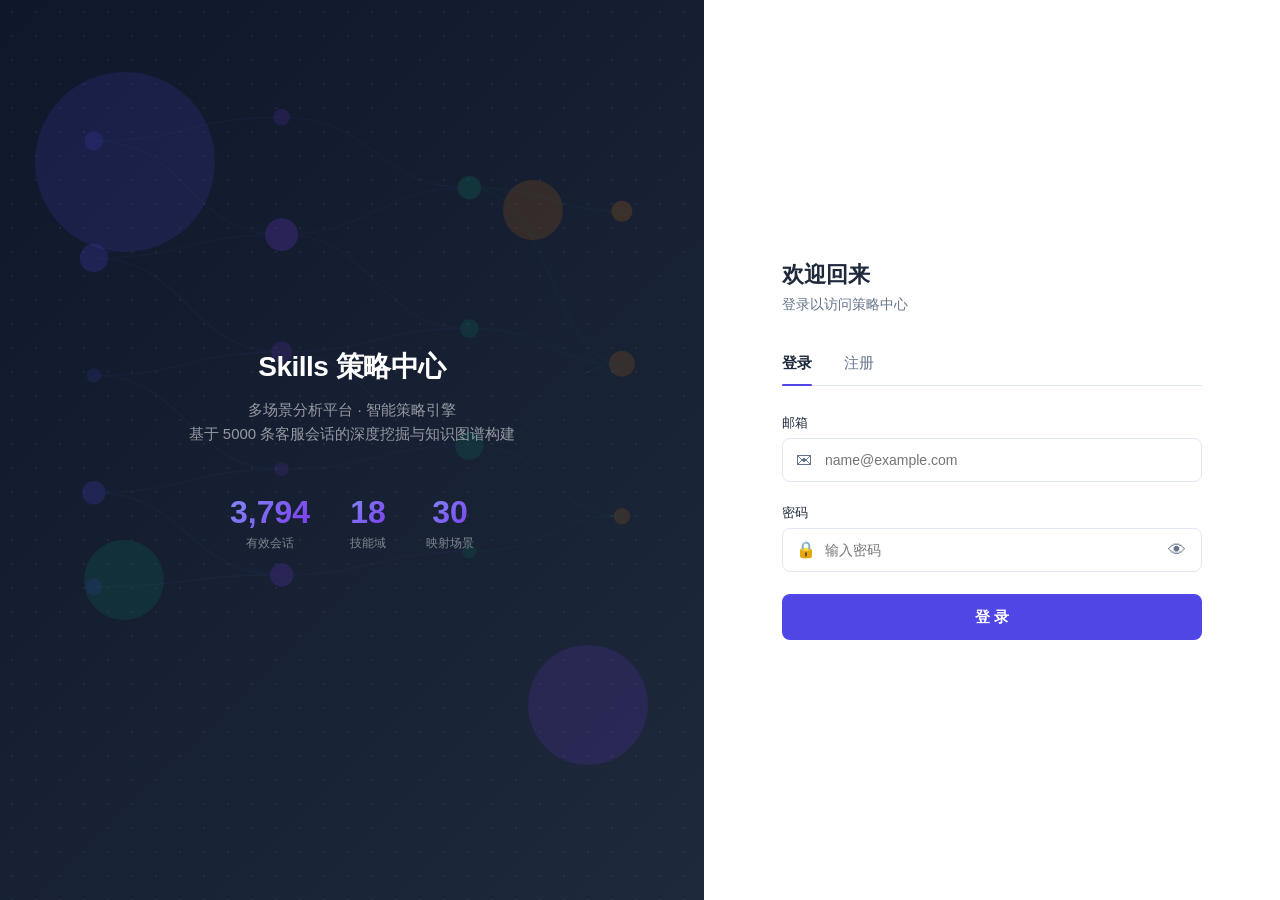
==== commit 6ec28a54: "fix: resolve 16 UX issues identified in audit (P0-P3) P0: Fix animateCounter bug in graph.js, restor" ====
--- a/index.html
+++ b/index.html
@@ -25,50 +25,50 @@
   </div>
   <nav class="sidebar-nav">
     <div class="sidebar-group-label"><span class="sidebar-group-text">数据洞察</span></div>
-    <button class="sidebar-item nav-tab active" data-tab="graph">
+    <button class="sidebar-item nav-tab active" data-tab="home" title="全景总览 - 平台数据概览">
+      <span class="sidebar-icon"><svg width="20" height="20" viewBox="0 0 24 24" fill="none" stroke="currentColor" stroke-width="2" stroke-linecap="round" stroke-linejoin="round"><rect x="3" y="3" width="7" height="7" rx="1"/><rect x="14" y="3" width="7" height="7" rx="1"/><rect x="3" y="14" width="7" height="7" rx="1"/><rect x="14" y="14" width="7" height="7" rx="1"/></svg></span>
+      <span class="sidebar-label">全景总览</span>
+    </button>
+    <button class="sidebar-item nav-tab" data-tab="graph" title="知识图谱 - 会话挖掘可视化">
       <span class="sidebar-icon"><svg width="20" height="20" viewBox="0 0 24 24" fill="none" stroke="currentColor" stroke-width="2" stroke-linecap="round" stroke-linejoin="round"><circle cx="6" cy="6" r="3"/><circle cx="18" cy="6" r="3"/><circle cx="6" cy="18" r="3"/><circle cx="18" cy="18" r="3"/><line x1="8.5" y1="7.5" x2="15.5" y2="16.5"/><line x1="15.5" y1="7.5" x2="8.5" y2="16.5"/></svg></span>
       <span class="sidebar-label">知识图谱</span>
     </button>
-    <button class="sidebar-item nav-tab" data-tab="home">
-      <span class="sidebar-icon"><svg width="20" height="20" viewBox="0 0 24 24" fill="none" stroke="currentColor" stroke-width="2" stroke-linecap="round" stroke-linejoin="round"><rect x="3" y="3" width="7" height="7" rx="1"/><rect x="14" y="3" width="7" height="7" rx="1"/><rect x="3" y="14" width="7" height="7" rx="1"/><rect x="14" y="14" width="7" height="7" rx="1"/></svg></span>
-      <span class="sidebar-label">全景总览</span>
-    </button>
-    <button class="sidebar-item nav-tab" data-tab="dashboard">
+    <button class="sidebar-item nav-tab" data-tab="dashboard" title="场景分析 - Skill场景深度分析">
       <span class="sidebar-icon"><svg width="20" height="20" viewBox="0 0 24 24" fill="none" stroke="currentColor" stroke-width="2" stroke-linecap="round" stroke-linejoin="round"><line x1="18" y1="20" x2="18" y2="10"/><line x1="12" y1="20" x2="12" y2="4"/><line x1="6" y1="20" x2="6" y2="14"/></svg></span>
       <span class="sidebar-label">场景分析</span>
     </button>
 
     <div class="sidebar-group-label"><span class="sidebar-group-text">策略设计</span></div>
-    <button class="sidebar-item nav-tab" data-tab="cases">
+    <button class="sidebar-item nav-tab" data-tab="cases" title="案例库 - 真实工单案例知识库">
       <span class="sidebar-icon"><svg width="20" height="20" viewBox="0 0 24 24" fill="none" stroke="currentColor" stroke-width="2" stroke-linecap="round" stroke-linejoin="round"><path d="M22 19a2 2 0 0 1-2 2H4a2 2 0 0 1-2-2V5a2 2 0 0 1 2-2h5l2 3h9a2 2 0 0 1 2 2z"/></svg></span>
       <span class="sidebar-label">案例库</span>
-      <span class="sidebar-badge nav-badge">18</span>
+      <span class="sidebar-badge nav-badge" title="18条待处理案例">18</span>
     </button>
-    <button class="sidebar-item nav-tab" data-tab="editor">
+    <button class="sidebar-item nav-tab" data-tab="editor" title="策略编辑器 - AI策略解析与编辑">
       <span class="sidebar-icon"><svg width="20" height="20" viewBox="0 0 24 24" fill="none" stroke="currentColor" stroke-width="2" stroke-linecap="round" stroke-linejoin="round"><path d="M11 4H4a2 2 0 0 0-2 2v14a2 2 0 0 0 2 2h14a2 2 0 0 0 2-2v-7"/><path d="M18.5 2.5a2.121 2.121 0 0 1 3 3L12 15l-4 1 1-4 9.5-9.5z"/></svg></span>
       <span class="sidebar-label">策略编辑器</span>
     </button>
 
     <div class="sidebar-group-label"><span class="sidebar-group-text">发布运维</span></div>
-    <button class="sidebar-item nav-tab" data-tab="kanban">
+    <button class="sidebar-item nav-tab" data-tab="kanban" title="看板 - 策略生命周期管理">
       <span class="sidebar-icon"><svg width="20" height="20" viewBox="0 0 24 24" fill="none" stroke="currentColor" stroke-width="2" stroke-linecap="round" stroke-linejoin="round"><rect x="3" y="3" width="5" height="18" rx="1"/><rect x="10" y="3" width="5" height="12" rx="1"/><rect x="17" y="3" width="5" height="15" rx="1"/></svg></span>
       <span class="sidebar-label">看板</span>
-      <span class="sidebar-badge nav-badge">10</span>
+      <span class="sidebar-badge nav-badge" title="10个进行中任务">10</span>
     </button>
-    <button class="sidebar-item nav-tab" data-tab="monitor">
+    <button class="sidebar-item nav-tab" data-tab="monitor" title="监控 - 策略执行效果追踪">
       <span class="sidebar-icon"><svg width="20" height="20" viewBox="0 0 24 24" fill="none" stroke="currentColor" stroke-width="2" stroke-linecap="round" stroke-linejoin="round"><polyline points="22 12 18 12 15 21 9 3 6 12 2 12"/></svg></span>
       <span class="sidebar-label">监控</span>
     </button>
 
     <div class="sidebar-group-label"><span class="sidebar-group-text">能力保障</span></div>
-    <button class="sidebar-item nav-tab" data-tab="matrix">
+    <button class="sidebar-item nav-tab" data-tab="matrix" title="能力矩阵 - 能力覆盖分析">
       <span class="sidebar-icon"><svg width="20" height="20" viewBox="0 0 24 24" fill="none" stroke="currentColor" stroke-width="2" stroke-linecap="round" stroke-linejoin="round"><circle cx="5" cy="5" r="1.5"/><circle cx="12" cy="5" r="1.5"/><circle cx="19" cy="5" r="1.5"/><circle cx="5" cy="12" r="1.5"/><circle cx="12" cy="12" r="1.5"/><circle cx="19" cy="12" r="1.5"/><circle cx="5" cy="19" r="1.5"/><circle cx="12" cy="19" r="1.5"/><circle cx="19" cy="19" r="1.5"/></svg></span>
       <span class="sidebar-label">能力矩阵</span>
     </button>
-    <button class="sidebar-item nav-tab" data-tab="arsenal">
+    <button class="sidebar-item nav-tab" data-tab="arsenal" title="武器库 - 能力缺口与建设">
       <span class="sidebar-icon"><svg width="20" height="20" viewBox="0 0 24 24" fill="none" stroke="currentColor" stroke-width="2" stroke-linecap="round" stroke-linejoin="round"><path d="M12 22s8-4 8-10V5l-8-3-8 3v7c0 6 8 10 8 10z"/></svg></span>
       <span class="sidebar-label">武器库</span>
-      <span class="sidebar-badge nav-badge">18</span>
+      <span class="sidebar-badge nav-badge" title="18个能力缺口">18</span>
     </button>
   </nav>
   <div class="sidebar-footer nav-user" id="navUser"></div>
@@ -84,7 +84,7 @@
 
 <!-- 内容区 -->
 <main class="main-content">
-  <div id="sec-home" class="section"></div>
+  <div id="sec-home" class="section active"></div>
   <div id="sec-dashboard" class="section"></div>
   <div id="sec-cases" class="section"></div>
   <div id="sec-editor" class="section"></div>
@@ -92,7 +92,7 @@
   <div id="sec-matrix" class="section"></div>
   <div id="sec-monitor" class="section"></div>
   <div id="sec-arsenal" class="section"></div>
-  <div id="sec-graph" class="section active"></div>
+  <div id="sec-graph" class="section"></div>
 
   <!-- 模态框 -->
   <div class="modal-overlay" id="caseModal">
--- a/css/main.css
+++ b/css/main.css
@@ -109,6 +109,17 @@
   flex-shrink: 0; position: relative;
 }
 
+/* === Sidebar Group Labels === */
+.sidebar-group-label {
+  padding: 20px 12px 6px; overflow: hidden;
+}
+.sidebar-group-label:first-child { padding-top: 8px; }
+.sidebar-group-text {
+  font-size: 11px; font-weight: 600; color: var(--text-secondary);
+  text-transform: uppercase; letter-spacing: 0.5px;
+  opacity: 0.7; transition: opacity 0.15s;
+}
+
 /* === Sidebar Collapsed State === */
 body.sidebar-collapsed .sidebar-logo-text,
 body.sidebar-collapsed .sidebar-label { opacity: 0; width: 0; overflow: hidden; }
@@ -775,13 +786,77 @@
 .nav-user-option:hover { background: #F1F5F9; }
 .nav-user-option.danger { color: var(--danger); }
 .nav-user-option.danger:hover { background: #FEF2F2; }
-  text-align: left;
-  font-size: 13px;
-  color: var(--text);
-  transition: background 0.15s;
+
+/* ================================================================
+   UX Enhancements
+   ================================================================ */
+
+/* P2: Case row interaction hints */
+.case-row {
+  position: relative;
+}
+.case-row::after {
+  content: '\203A';
+  position: absolute;
+  right: 8px;
+  top: 50%;
+  transform: translateY(-50%);
+  font-size: 18px;
+  color: var(--text-secondary);
+  opacity: 0;
+  transition: opacity 0.2s, transform 0.2s;
+}
+.case-row:hover::after {
+  opacity: 0.6;
+  transform: translateY(-50%) translateX(2px);
+}
+
+/* P3: Template button truncation prevention */
+.template-btn {
+  white-space: nowrap;
+  flex-shrink: 0;
+}
+.editor-btn-row {
+  overflow-x: auto;
+  -webkit-overflow-scrolling: touch;
+}
+
+/* P1: Cross-module navigation link */
+.module-nav-link {
+  display: inline-flex;
+  align-items: center;
+  gap: 6px;
+  padding: 6px 14px;
+  border-radius: 6px;
+  font-size: 12px;
+  font-weight: 500;
+  cursor: pointer;
+  border: 1px solid var(--border);
+  background: var(--card);
+  color: var(--primary);
+  transition: all 0.2s;
   font-family: inherit;
-  display: block;
-}
-.nav-user-option:hover { background: #F1F5F9; }
-.nav-user-option.danger { color: var(--danger); }
-.nav-user-option.danger:hover { background: #FEF2F2; }
+}
+.module-nav-link:hover {
+  background: #EEF2FF;
+  border-color: var(--primary-light);
+}
+
+/* P1: Kanban sidebar-aware breakpoint */
+@media (max-width: 1440px) and (min-width: 1201px) {
+  .kanban-board { grid-template-columns: repeat(3,1fr); }
+}
+
+/* P2: Knowledge graph mobile touch enhancement */
+@media (max-width: 768px) {
+  .graph-node circle { cursor: pointer; }
+  .graph-tooltip {
+    position: fixed;
+    bottom: 16px;
+    left: 16px;
+    right: 16px;
+    top: auto;
+    max-width: none;
+    z-index: 60;
+  }
+}
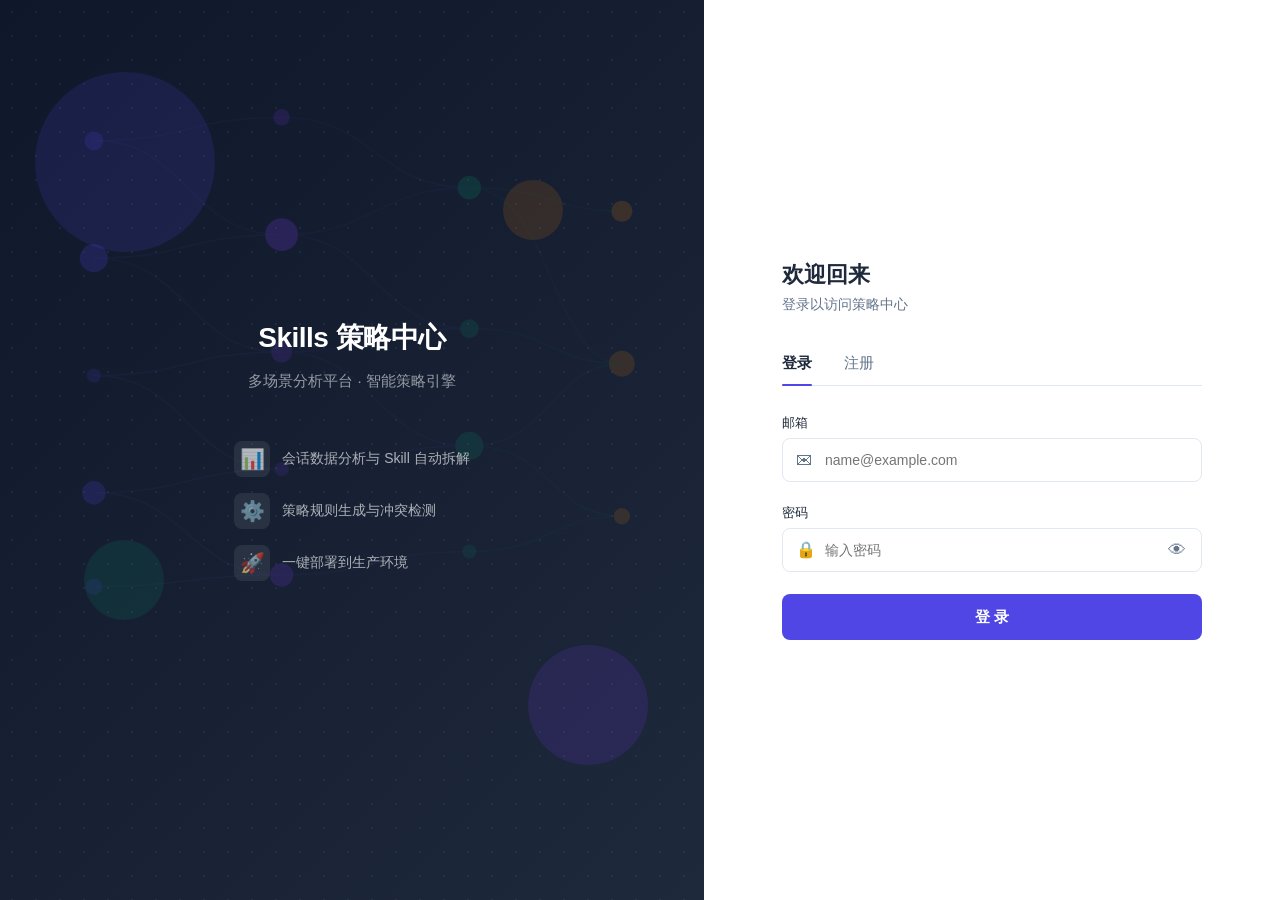
==== commit 12a61292: "feat: add Analysis Workbench + XLSX support + login/home updates - New module: Analysis Workbench (分" ====
--- a/index.html
+++ b/index.html
@@ -24,8 +24,14 @@
     </button>
   </div>
   <nav class="sidebar-nav">
+    <div class="sidebar-group-label"><span class="sidebar-group-text">分析工作台</span></div>
+    <button class="sidebar-item nav-tab active" data-tab="workbench" title="分析工作台 - 上传会话数据分析拆解">
+      <span class="sidebar-icon"><svg width="20" height="20" viewBox="0 0 24 24" fill="none" stroke="currentColor" stroke-width="2" stroke-linecap="round" stroke-linejoin="round"><path d="M21 15v4a2 2 0 0 1-2 2H5a2 2 0 0 1-2-2v-4"/><polyline points="17 8 12 3 7 8"/><line x1="12" y1="3" x2="12" y2="15"/></svg></span>
+      <span class="sidebar-label">分析工作台</span>
+    </button>
+
     <div class="sidebar-group-label"><span class="sidebar-group-text">数据洞察</span></div>
-    <button class="sidebar-item nav-tab active" data-tab="home" title="全景总览 - 平台数据概览">
+    <button class="sidebar-item nav-tab" data-tab="home" title="全景总览 - 平台数据概览">
       <span class="sidebar-icon"><svg width="20" height="20" viewBox="0 0 24 24" fill="none" stroke="currentColor" stroke-width="2" stroke-linecap="round" stroke-linejoin="round"><rect x="3" y="3" width="7" height="7" rx="1"/><rect x="14" y="3" width="7" height="7" rx="1"/><rect x="3" y="14" width="7" height="7" rx="1"/><rect x="14" y="14" width="7" height="7" rx="1"/></svg></span>
       <span class="sidebar-label">全景总览</span>
     </button>
@@ -84,7 +90,8 @@
 
 <!-- 内容区 -->
 <main class="main-content">
-  <div id="sec-home" class="section active"></div>
+  <div id="sec-workbench" class="section active"></div>
+  <div id="sec-home" class="section"></div>
   <div id="sec-dashboard" class="section"></div>
   <div id="sec-cases" class="section"></div>
   <div id="sec-editor" class="section"></div>
@@ -101,10 +108,16 @@
   <div class="modal-overlay" id="taskModal">
     <div class="modal" id="taskModalContent"></div>
   </div>
+  <div class="modal-overlay" id="deployModal">
+    <div class="modal" id="deployModalContent"></div>
+  </div>
 </main>
 
 <!-- Toast 提示 -->
 <div class="toast" id="toast"></div>
+
+<!-- SheetJS (XLSX解析) -->
+<script src="https://cdn.sheetjs.com/xlsx-0.20.3/package/dist/xlsx.full.min.js"></script>
 
 <!-- 应用入口 (ES Module) -->
 <script type="module" src="js/app.js"></script>
--- a/css/main.css
+++ b/css/main.css
@@ -567,17 +567,19 @@
 /* Nodes */
 .graph-node {
   cursor: pointer;
-  transition: transform 0.25s cubic-bezier(0.4, 0, 0.2, 1), opacity 0.25s ease;
+  transition: opacity 0.25s ease;
+  will-change: opacity;
 }
 .graph-node circle {
   transition: r 0.25s ease, stroke-width 0.25s ease;
 }
+.graph-hit-area {
+  transition: none;
+}
 .graph-node-hover {
-  transform: scale(1.35);
   filter: brightness(1.15);
 }
 .graph-node-connected {
-  transform: scale(1.12);
   opacity: 1;
 }
 .graph-node-dimmed {
@@ -860,3 +862,317 @@
     z-index: 60;
   }
 }
+
+/* ================================================================
+   Analysis Workbench (分析工作台)
+   ================================================================ */
+
+/* Upload Zone */
+.wb-upload-zone {
+  background: var(--card);
+  border: 2px dashed var(--border);
+  border-radius: var(--radius);
+  padding: 48px 32px;
+  text-align: center;
+  cursor: pointer;
+  transition: all 0.3s;
+  margin-bottom: 24px;
+}
+.wb-upload-zone:hover {
+  border-color: var(--primary-light);
+  background: #FAFAFF;
+}
+.wb-upload-zone.dragover {
+  border-color: var(--primary);
+  background: #EEF2FF;
+  transform: scale(1.005);
+}
+.wb-upload-zone.analyzing {
+  cursor: default;
+  border-style: solid;
+  border-color: var(--primary-light);
+}
+.wb-upload-content {
+  display: flex;
+  flex-direction: column;
+  align-items: center;
+  gap: 8px;
+}
+.wb-upload-icon {
+  margin-bottom: 8px;
+  opacity: 0.7;
+}
+.wb-upload-text {
+  font-size: 15px;
+  font-weight: 500;
+  color: var(--text);
+}
+.wb-upload-link {
+  color: var(--primary);
+  font-weight: 600;
+  cursor: pointer;
+}
+.wb-upload-link:hover {
+  text-decoration: underline;
+}
+.wb-upload-hint {
+  font-size: 12px;
+  color: var(--text-secondary);
+}
+
+/* File Info */
+.wb-file-info {
+  display: flex;
+  align-items: center;
+  gap: 12px;
+  justify-content: center;
+}
+
+/* Analyzing Progress */
+.wb-analyzing {
+  display: flex;
+  flex-direction: column;
+  align-items: center;
+  gap: 12px;
+}
+.wb-analyze-step {
+  font-size: 14px;
+  font-weight: 500;
+  color: var(--text);
+}
+.wb-analyze-progress {
+  width: 280px;
+  height: 6px;
+  background: #F1F5F9;
+  border-radius: 3px;
+  overflow: hidden;
+}
+.wb-analyze-bar {
+  height: 100%;
+  width: 20%;
+  background: linear-gradient(90deg, var(--primary), var(--primary-light));
+  border-radius: 3px;
+  transition: width 0.5s ease;
+}
+
+/* Card Grid */
+.wb-card-grid {
+  display: grid;
+  grid-template-columns: repeat(auto-fill, minmax(340px, 1fr));
+  gap: 16px;
+}
+
+/* Card */
+.wb-card {
+  background: var(--card);
+  border-radius: var(--radius);
+  box-shadow: var(--shadow);
+  overflow: hidden;
+  transition: all 0.3s;
+  border: 2px solid transparent;
+}
+.wb-card:hover {
+  box-shadow: var(--shadow-lg);
+  border-color: var(--primary-light);
+}
+.wb-card.expanded {
+  grid-column: 1 / -1;
+  border-color: var(--primary);
+}
+
+.wb-card-header {
+  padding: 18px 20px;
+  cursor: pointer;
+  transition: background 0.15s;
+}
+.wb-card-header:hover {
+  background: #FAFAFF;
+}
+.wb-card-top {
+  display: flex;
+  justify-content: space-between;
+  align-items: center;
+  margin-bottom: 10px;
+}
+.wb-card-file {
+  font-size: 14px;
+  font-weight: 600;
+  color: var(--text);
+  margin-bottom: 6px;
+  overflow: hidden;
+  text-overflow: ellipsis;
+  white-space: nowrap;
+}
+.wb-card-skill {
+  font-size: 16px;
+  font-weight: 700;
+  margin-bottom: 6px;
+  display: flex;
+  align-items: center;
+  gap: 6px;
+}
+.wb-card-stats {
+  font-size: 12px;
+  color: var(--text-secondary);
+  margin-bottom: 4px;
+}
+.wb-card-time {
+  font-size: 11px;
+  color: var(--text-secondary);
+  opacity: 0.7;
+}
+.wb-card-delete {
+  width: 28px;
+  height: 28px;
+  border: none;
+  background: none;
+  font-size: 18px;
+  color: var(--text-secondary);
+  cursor: pointer;
+  border-radius: 6px;
+  display: flex;
+  align-items: center;
+  justify-content: center;
+  transition: all 0.2s;
+  flex-shrink: 0;
+}
+.wb-card-delete:hover {
+  background: #FEE2E2;
+  color: var(--danger);
+}
+
+/* Status Badge */
+.wb-status-badge {
+  display: inline-block;
+  padding: 3px 10px;
+  border-radius: 100px;
+  font-size: 11px;
+  font-weight: 700;
+}
+.wb-status-badge.pending {
+  background: #EEF2FF;
+  color: var(--primary);
+}
+.wb-status-badge.conflict {
+  background: #FEF3C7;
+  color: #92400E;
+}
+.wb-status-badge.deployed {
+  background: #D1FAE5;
+  color: #059669;
+}
+
+/* Detail Panel (expanded) */
+.wb-detail {
+  padding: 0 20px 20px;
+  border-top: 1px solid var(--border);
+  animation: slideUp 0.3s ease;
+}
+.wb-section {
+  padding: 16px 0;
+  border-bottom: 1px solid #F1F5F9;
+}
+.wb-section:last-child {
+  border-bottom: none;
+}
+.wb-section h4 {
+  font-size: 14px;
+  font-weight: 600;
+  color: var(--text);
+  margin-bottom: 12px;
+}
+
+/* Sub-scenario bars */
+.wb-sub-list {
+  display: flex;
+  flex-direction: column;
+  gap: 8px;
+}
+.wb-sub-item {
+  display: flex;
+  align-items: center;
+  gap: 10px;
+  font-size: 13px;
+}
+.wb-sub-name {
+  width: 140px;
+  flex-shrink: 0;
+  text-align: right;
+  color: var(--text-secondary);
+  font-size: 12px;
+  overflow: hidden;
+  text-overflow: ellipsis;
+  white-space: nowrap;
+}
+.wb-sub-bar {
+  flex: 1;
+  height: 20px;
+  background: #F1F5F9;
+  border-radius: 4px;
+  overflow: hidden;
+}
+.wb-sub-bar > span {
+  display: block;
+  height: 100%;
+  background: linear-gradient(90deg, var(--primary), var(--primary-light));
+  border-radius: 4px;
+  transition: width 0.6s ease;
+}
+.wb-sub-count {
+  width: 90px;
+  flex-shrink: 0;
+  font-size: 12px;
+  color: var(--text-secondary);
+}
+
+/* Capability grid */
+.wb-cap-grid {
+  display: grid;
+  grid-template-columns: 1fr 1fr;
+  gap: 16px;
+}
+.wb-cap-grid .quest-status {
+  margin-right: 4px;
+  margin-bottom: 4px;
+}
+
+/* Actions bar */
+.wb-actions {
+  padding-top: 16px;
+  display: flex;
+  gap: 10px;
+  justify-content: flex-end;
+}
+
+/* Empty state */
+.wb-empty-state {
+  display: flex;
+  flex-direction: column;
+  align-items: center;
+  gap: 8px;
+  padding: 60px 20px;
+  color: var(--text-secondary);
+  font-size: 14px;
+  text-align: center;
+}
+
+/* Responsive */
+@media (max-width: 768px) {
+  .wb-card-grid {
+    grid-template-columns: 1fr;
+  }
+  .wb-upload-zone {
+    padding: 32px 16px;
+  }
+  .wb-sub-name {
+    width: 100px;
+  }
+  .wb-cap-grid {
+    grid-template-columns: 1fr;
+  }
+}
+@media (max-width: 1200px) {
+  .wb-card-grid {
+    grid-template-columns: repeat(auto-fill, minmax(300px, 1fr));
+  }
+}
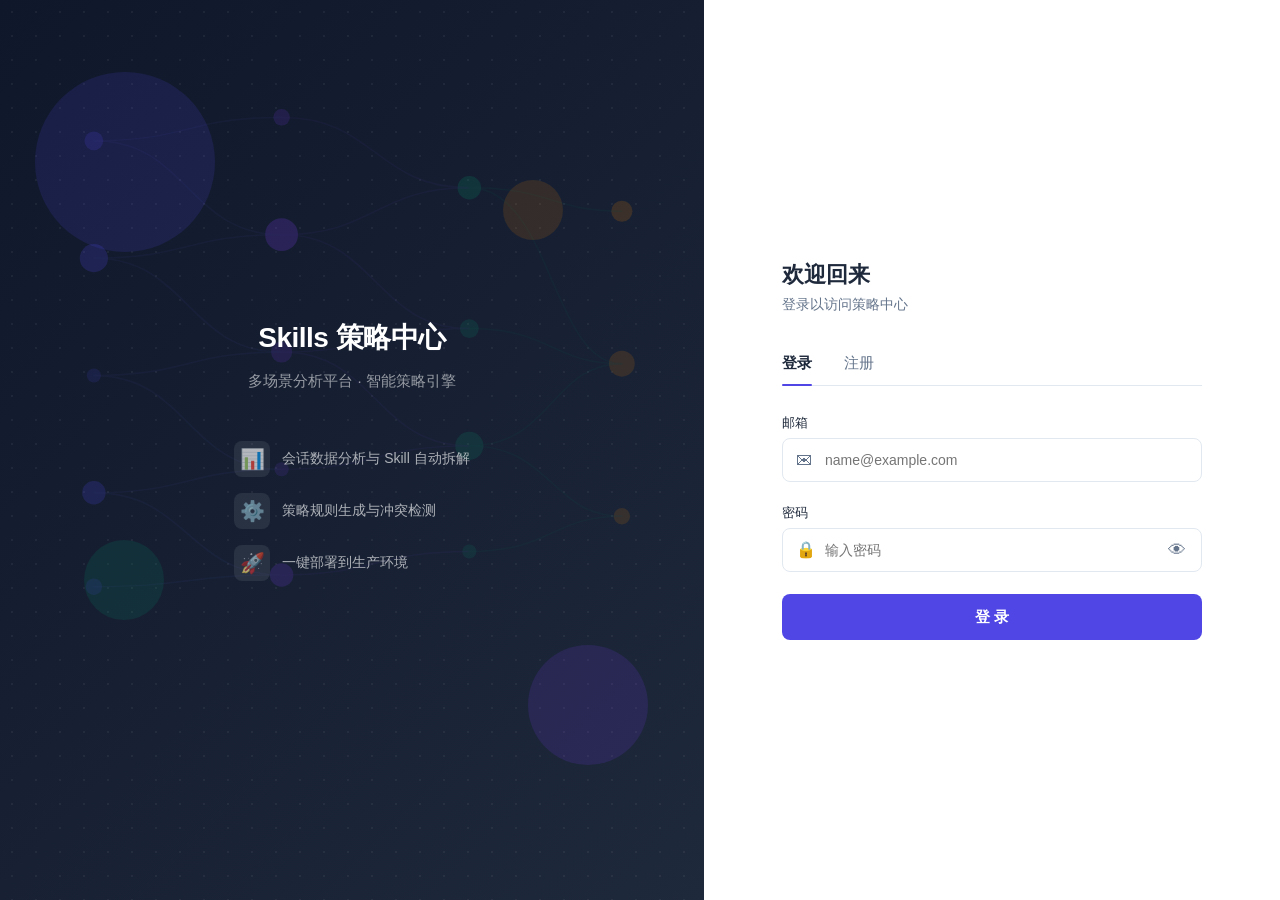
==== commit 52e1127e: "feat: 看板两级导航 + 全景总览平台指引改版 - 看板页重构为两级导航：Level 1 Skill 文件夹卡片网格，Level 2 子场景列表含编辑/迁移/状态操作 - 新增 sk 迁移弹窗，支" ====
--- a/index.html
+++ b/index.html
@@ -65,6 +65,10 @@
       <span class="sidebar-icon"><svg width="20" height="20" viewBox="0 0 24 24" fill="none" stroke="currentColor" stroke-width="2" stroke-linecap="round" stroke-linejoin="round"><polyline points="22 12 18 12 15 21 9 3 6 12 2 12"/></svg></span>
       <span class="sidebar-label">监控</span>
     </button>
+    <button class="sidebar-item nav-tab" data-tab="dialog" title="对话测试 - 模拟对话验证Skill匹配">
+      <span class="sidebar-icon"><svg width="20" height="20" viewBox="0 0 24 24" fill="none" stroke="currentColor" stroke-width="2" stroke-linecap="round" stroke-linejoin="round"><path d="M21 15a2 2 0 0 1-2 2H7l-4 4V5a2 2 0 0 1 2-2h14a2 2 0 0 1 2 2z"/></svg></span>
+      <span class="sidebar-label">对话测试</span>
+    </button>
 
     <div class="sidebar-group-label"><span class="sidebar-group-text">能力保障</span></div>
     <button class="sidebar-item nav-tab" data-tab="matrix" title="能力矩阵 - 能力覆盖分析">
@@ -100,6 +104,7 @@
   <div id="sec-monitor" class="section"></div>
   <div id="sec-arsenal" class="section"></div>
   <div id="sec-graph" class="section"></div>
+  <div id="sec-dialog" class="section"></div>
 
   <!-- 模态框 -->
   <div class="modal-overlay" id="caseModal">
@@ -110,6 +115,12 @@
   </div>
   <div class="modal-overlay" id="deployModal">
     <div class="modal" id="deployModalContent"></div>
+  </div>
+  <div class="modal-overlay" id="skillModal">
+    <div class="modal" id="skillModalContent"></div>
+  </div>
+  <div class="modal-overlay" id="migrateModal">
+    <div class="modal" id="migrateModalContent"></div>
   </div>
 </main>
 
--- a/css/main.css
+++ b/css/main.css
@@ -259,6 +259,60 @@
 }
 .conflict-ok { padding: 12px 16px; background: #ECFDF5; border: 1px solid #A7F3D0; border-radius: 8px; font-size: 13px; color: #065F46; }
 
+/* === Editor: Case Reference Card === */
+.editor-case-ref {
+  display: flex; align-items: center; gap: 8px;
+  padding: 10px 16px; margin-bottom: 16px;
+  background: #EEF2FF; border: 1px solid #C7D2FE; border-radius: 8px;
+  font-size: 13px; color: #3730A3;
+}
+.editor-case-ref-icon { font-size: 16px; flex-shrink: 0; }
+.editor-case-ref-text { flex: 1; }
+.editor-case-ref-close {
+  width: 24px; height: 24px; border: none; background: none;
+  font-size: 16px; cursor: pointer; color: #6366F1; border-radius: 4px;
+  display: flex; align-items: center; justify-content: center;
+}
+.editor-case-ref-close:hover { background: #C7D2FE; }
+
+/* === Editor: Editable Rules === */
+.rule-item-editable {
+  display: flex; align-items: center; gap: 6px; flex-wrap: nowrap;
+}
+.rule-edit-input {
+  padding: 4px 8px; border: 1px solid var(--border); border-radius: 4px;
+  font-size: 12px; font-family: inherit; outline: none; background: #fff;
+  color: var(--text); transition: border-color 0.2s;
+}
+.rule-edit-input:focus { border-color: var(--primary-light); }
+.rule-edit-field { width: 100px; }
+.rule-edit-value { flex: 1; min-width: 80px; }
+.rule-edit-type { width: 60px; }
+.rule-edit-content { flex: 1; min-width: 120px; }
+.rule-edit-select {
+  padding: 4px 6px; border: 1px solid var(--border); border-radius: 4px;
+  font-size: 12px; font-family: inherit; outline: none; background: #fff;
+  cursor: pointer;
+}
+.rule-edit-select:focus { border-color: var(--primary-light); }
+.rule-step-label {
+  font-size: 11px; font-weight: 600; color: #059669;
+  white-space: nowrap; flex-shrink: 0;
+}
+.rule-delete-btn {
+  width: 22px; height: 22px; border: none; background: none;
+  font-size: 14px; cursor: pointer; color: var(--text-secondary);
+  border-radius: 4px; flex-shrink: 0;
+  display: flex; align-items: center; justify-content: center;
+}
+.rule-delete-btn:hover { background: #FEE2E2; color: var(--danger); }
+.rule-add-btn {
+  margin-top: 8px; padding: 4px 12px; border: 1px dashed var(--border);
+  border-radius: 6px; background: none; font-size: 12px; color: var(--primary);
+  cursor: pointer; font-family: inherit; transition: all 0.2s;
+}
+.rule-add-btn:hover { border-color: var(--primary-light); background: #EEF2FF; }
+
 /* === Flowchart === */
 .flowchart-panel {
   grid-column: 1/-1; background: var(--card); border-radius: var(--radius);
@@ -284,34 +338,84 @@
 @keyframes spin { to { transform: rotate(360deg); } }
 .loading-text { font-size: 13px; color: var(--text-secondary); font-weight: 500; }
 
-/* === Kanban === */
-.kanban-board { display: grid; grid-template-columns: repeat(5,1fr); gap: 12px; min-height: 500px; }
-.kanban-column { background: #F1F5F9; border-radius: var(--radius); padding: 14px; min-height: 400px; }
-.kanban-col-title { font-size: 13px; font-weight: 600; margin-bottom: 12px; display: flex; align-items: center; justify-content: space-between; }
-.kanban-col-count { background: var(--card); padding: 2px 8px; border-radius: 100px; font-size: 11px; color: var(--text-secondary); }
-.kanban-card {
-  background: var(--card); border-radius: 8px; padding: 14px; margin-bottom: 8px;
-  box-shadow: var(--shadow); transition: all .3s; border: 1px solid transparent;
-}
-.kanban-card:hover { border-color: var(--primary-light); box-shadow: var(--shadow-lg); }
-.kanban-card h4 { font-size: 13px; font-weight: 600; margin-bottom: 4px; }
-.kanban-card .desc { font-size: 11px; color: var(--text-secondary); margin-bottom: 8px; line-height: 1.4; }
-.kanban-card .meta { font-size: 11px; color: var(--text-secondary); display: flex; justify-content: space-between; align-items: center; margin-bottom: 8px; }
-.kanban-card .status-btn {
+/* === Kanban (List Mode) === */
+.kanban-toolbar { display: flex; align-items: center; justify-content: space-between; gap: 12px; margin-bottom: 16px; flex-wrap: wrap; }
+.kanban-tabs { display: flex; gap: 4px; flex-wrap: wrap; }
+.kanban-tab {
+  padding: 6px 14px; border-radius: 8px; font-size: 12px; font-weight: 500;
+  cursor: pointer; border: 1px solid var(--border); background: var(--card);
+  color: var(--text-secondary); transition: all .2s; font-family: inherit;
+  display: flex; align-items: center; gap: 4px;
+}
+.kanban-tab:hover { border-color: var(--primary-light); color: var(--primary); }
+.kanban-tab-active { background: var(--primary); color: #fff; border-color: var(--primary); }
+.kanban-tab-active:hover { background: var(--primary); color: #fff; }
+.kanban-tab-count { font-size: 10px; opacity: 0.7; }
+.kanban-search-wrap { flex-shrink: 0; }
+.kanban-search {
+  padding: 7px 14px; border-radius: 8px; border: 1px solid var(--border);
+  font-size: 13px; width: 260px; font-family: inherit; background: var(--card);
+  transition: border-color .2s;
+}
+.kanban-search:focus { outline: none; border-color: var(--primary); box-shadow: 0 0 0 3px rgba(79,70,229,0.08); }
+.kanban-list { background: var(--card); border-radius: var(--radius); box-shadow: var(--shadow); overflow: hidden; }
+.kanban-list-header {
+  display: grid; grid-template-columns: 2.5fr 1fr 0.7fr 0.8fr 0.6fr 0.7fr 0.6fr 1.6fr;
+  gap: 8px; padding: 10px 16px; background: #F8FAFC; font-size: 11px;
+  font-weight: 600; color: var(--text-secondary); border-bottom: 1px solid var(--border);
+  text-transform: uppercase; letter-spacing: 0.3px;
+}
+.kanban-list-row {
+  display: grid; grid-template-columns: 2.5fr 1fr 0.7fr 0.8fr 0.6fr 0.7fr 0.6fr 1.6fr;
+  gap: 8px; padding: 12px 16px; border-bottom: 1px solid #F1F5F9;
+  align-items: center; cursor: pointer; transition: background .15s;
+}
+.kanban-list-row:hover { background: #F8FAFC; }
+.kanban-list-row:last-child { border-bottom: none; }
+.kanban-list-cell { font-size: 13px; }
+.kanban-list-name { display: flex; align-items: center; gap: 10px; }
+.kanban-list-icon { font-size: 20px; flex-shrink: 0; }
+.kanban-list-title { font-weight: 600; font-size: 13px; margin-bottom: 2px; }
+.kanban-list-desc { font-size: 11px; color: var(--text-secondary); line-height: 1.3; max-width: 260px; overflow: hidden; text-overflow: ellipsis; white-space: nowrap; }
+.kanban-list-status { }
+.kanban-status-badge {
+  display: inline-block; padding: 3px 10px; border-radius: 6px;
+  font-size: 11px; font-weight: 500; white-space: nowrap;
+}
+.kanban-list-meta { font-size: 12px; color: var(--text-secondary); }
+.kanban-list-actions { display: flex; gap: 6px; align-items: center; }
+.kanban-action-btn {
   padding: 4px 10px; border-radius: 6px; font-size: 11px; font-weight: 500;
   cursor: pointer; border: 1px solid var(--border); background: var(--card);
-  color: var(--primary); transition: all .2s; font-family: inherit;
-}
-.kanban-card .status-btn:hover { background: var(--primary); color: #fff; border-color: var(--primary); }
-.kanban-card.moving { animation: cardMove .4s ease; }
-@keyframes cardMove { 0% { opacity: .5; transform: scale(.95); } 100% { opacity: 1; transform: scale(1); } }
+  color: var(--primary); transition: all .2s; font-family: inherit; white-space: nowrap;
+}
+.kanban-action-btn:hover { background: var(--primary); color: #fff; border-color: var(--primary); }
+.kanban-action-edit { padding: 4px 8px; font-size: 14px; }
+.kanban-list-empty { padding: 40px 16px; text-align: center; color: var(--text-secondary); font-size: 13px; }
+.kanban-pagination {
+  display: flex; align-items: center; justify-content: center;
+  gap: 4px; padding: 14px 0; margin-top: 8px;
+}
+.kanban-page-btn {
+  padding: 5px 12px; border-radius: 6px; font-size: 12px;
+  cursor: pointer; border: 1px solid var(--border); background: var(--card);
+  color: var(--text); transition: all .2s; font-family: inherit;
+}
+.kanban-page-btn:hover:not(:disabled) { border-color: var(--primary); color: var(--primary); }
+.kanban-page-btn:disabled { opacity: 0.4; cursor: not-allowed; }
+.kanban-page-active { background: var(--primary); color: #fff; border-color: var(--primary); }
+.kanban-page-active:hover { background: var(--primary); color: #fff; }
+.kanban-page-info { font-size: 12px; color: var(--text-secondary); margin-left: 12px; }
 
 /* === Monitor === */
 .trend-chart { height: 200px; position: relative; }
 .trend-chart svg { width: 100%; height: 100%; }
 .alert-list { background: var(--card); border-radius: var(--radius); box-shadow: var(--shadow); overflow: hidden; }
-.alert-item { display: flex; align-items: center; gap: 12px; padding: 12px 16px; border-bottom: 1px solid #F1F5F9; font-size: 13px; }
+.alert-item { display: flex; align-items: center; gap: 12px; padding: 12px 16px; border-bottom: 1px solid #F1F5F9; font-size: 13px; transition: background 0.15s; }
+.alert-item-clickable { cursor: pointer; }
+.alert-item-clickable:hover { background: #FFFBEB; }
 .alert-item:last-child { border-bottom: none; }
+.alert-detail-expand { animation: slideUp 0.2s ease; }
 .alert-level { padding: 2px 8px; border-radius: 4px; font-size: 11px; font-weight: 700; flex-shrink: 0; }
 .alert-level.p0 { background: #FEE2E2; color: #DC2626; }
 .alert-level.p1 { background: #FED7AA; color: #C2410C; }
@@ -446,6 +550,82 @@
 .treemap-wrap h3 { font-size: 15px; font-weight: 600; margin-bottom: 16px; }
 .treemap-wrap svg { width: 100%; height: auto; display: block; }
 
+/* === Platform Guide === */
+.guide-section {
+  background: var(--card); border-radius: var(--radius); box-shadow: var(--shadow);
+  padding: 24px; margin-bottom: 24px;
+}
+.guide-section h3 { font-size: 15px; font-weight: 600; margin-bottom: 16px; }
+.guide-section h4 {
+  font-size: 14px; font-weight: 600; color: var(--text);
+  margin: 20px 0 12px; padding-top: 16px; border-top: 1px solid var(--border);
+}
+.guide-arch {
+  display: flex; align-items: center; justify-content: center; gap: 0;
+  padding: 8px 0 4px;
+}
+.guide-arch-node {
+  flex: 1; max-width: 220px; padding: 16px 18px; border-radius: 10px;
+  text-align: center; transition: transform 0.2s;
+}
+.guide-arch-node:hover { transform: translateY(-2px); }
+.guide-arch-node.arch-skill { background: linear-gradient(135deg, #EEF2FF, #E0E7FF); }
+.guide-arch-node.arch-sk { background: linear-gradient(135deg, #F5F3FF, #EDE9FE); }
+.guide-arch-node.arch-cap { background: linear-gradient(135deg, #ECFDF5, #D1FAE5); }
+.guide-arch-icon { font-size: 28px; margin-bottom: 6px; }
+.guide-arch-title { font-size: 14px; font-weight: 700; color: var(--text); margin-bottom: 2px; }
+.guide-arch-subtitle { font-size: 11px; color: var(--text-secondary); margin-bottom: 6px; }
+.guide-arch-example {
+  font-size: 11px; color: var(--text-secondary); opacity: 0.8;
+  background: rgba(255,255,255,0.6); border-radius: 4px; padding: 3px 8px;
+  display: inline-block;
+}
+.guide-arch-arrow {
+  display: flex; flex-direction: column; align-items: center; padding: 0 10px;
+  color: var(--primary-light); font-size: 11px; font-weight: 600; gap: 2px;
+}
+.guide-arch-arrow span:first-child { font-size: 18px; }
+
+.guide-flow {
+  display: flex; align-items: flex-start; justify-content: space-between;
+  gap: 4px; padding: 8px 0;
+}
+.guide-flow-step {
+  flex: 1; text-align: center; position: relative; cursor: pointer;
+  padding: 4px; border-radius: 8px; transition: background 0.2s;
+}
+.guide-flow-step:hover { background: #F8FAFC; }
+.guide-flow-icon {
+  width: 44px; height: 44px; border-radius: 50%; margin: 0 auto 6px;
+  display: flex; align-items: center; justify-content: center; font-size: 20px;
+  background: #EEF2FF; border: 2px solid var(--primary-light);
+  transition: transform 0.2s;
+}
+.guide-flow-step:hover .guide-flow-icon { transform: scale(1.08); }
+.guide-flow-label { font-size: 12px; font-weight: 600; color: var(--text); margin-bottom: 2px; }
+.guide-flow-desc { font-size: 10px; color: var(--text-secondary); line-height: 1.4; }
+.guide-flow-step:not(:last-child)::after {
+  content: ''; position: absolute; top: 26px;
+  left: calc(50% + 26px); width: calc(100% - 52px); height: 2px;
+  border-top: 2px dashed var(--border);
+}
+
+.guide-modules { display: grid; grid-template-columns: repeat(4, 1fr); gap: 8px; }
+.guide-module-card {
+  padding: 10px 12px; background: #F8FAFC; border: 1px solid var(--border);
+  border-radius: 8px; cursor: pointer; transition: all 0.2s;
+  display: flex; align-items: center; gap: 8px;
+}
+.guide-module-card:hover {
+  border-color: var(--primary-light); background: #EEF2FF; transform: translateY(-1px);
+}
+.guide-module-icon { font-size: 18px; flex-shrink: 0; }
+.guide-module-info { min-width: 0; }
+.guide-module-name { font-size: 12px; font-weight: 600; color: var(--text); white-space: nowrap; overflow: hidden; text-overflow: ellipsis; }
+.guide-module-desc { font-size: 10px; color: var(--text-secondary); white-space: nowrap; overflow: hidden; text-overflow: ellipsis; }
+
+.treemap-row { display: grid; grid-template-columns: 3fr 2fr; gap: 16px; margin-bottom: 24px; }
+
 /* === Skill Pills === */
 .skill-pills { display: flex; flex-wrap: wrap; gap: 8px; margin-bottom: 24px; }
 .skill-pill {
@@ -467,7 +647,21 @@
 /* === Heatmap === */
 .heatmap-wrap { background: var(--card); border-radius: var(--radius); padding: 24px; box-shadow: var(--shadow); overflow-x: auto; }
 .heatmap-wrap h3 { font-size: 15px; font-weight: 600; margin-bottom: 16px; }
-.heatmap-wrap svg { display: block; min-width: 750px; }
+.heatmap-wrap svg { display: block; min-width: 850px; }
+
+/* Heatmap Tooltip */
+.heatmap-tooltip {
+  position: absolute; z-index: 50;
+  background: var(--card); border-radius: 8px;
+  box-shadow: 0 6px 16px rgba(0,0,0,0.15);
+  padding: 8px 14px; font-size: 12px; color: var(--text);
+  pointer-events: none; white-space: nowrap;
+  opacity: 0; transform: translateY(4px) translateX(-50%);
+  transition: opacity 0.15s, transform 0.15s;
+  border: 1px solid var(--border);
+}
+.heatmap-tooltip.visible { opacity: 1; transform: translateY(0) translateX(-50%); }
+.heatmap-tooltip strong { font-weight: 600; }
 
 /* === Skill Detail Panel === */
 .skill-detail-panel { background: var(--card); border-radius: var(--radius); padding: 20px; box-shadow: var(--shadow); }
@@ -494,11 +688,15 @@
 /* === Responsive === */
 @media (max-width: 1200px) {
   .stats-grid { grid-template-columns: repeat(2,1fr); }
-  .kanban-board { grid-template-columns: repeat(3,1fr); }
-  .quest-grid { grid-template-columns: repeat(2,1fr); }
+  .kanban-list-header, .kanban-list-row { grid-template-columns: 2fr 1fr 0.7fr 0.8fr 0.6fr 0.7fr 0.6fr 1.4fr; }
   .chart-row { grid-template-columns: 1fr; }
   .editor-container { grid-template-columns: 1fr; }
   .donut-container { flex-direction: column; }
+  .guide-modules { grid-template-columns: repeat(3, 1fr); }
+  .guide-arch { flex-wrap: wrap; gap: 8px; }
+  .guide-arch-arrow { padding: 4px 0; }
+  .guide-arch-arrow span:first-child { transform: rotate(90deg); }
+  .treemap-row { grid-template-columns: 1fr; }
 }
 @media (max-width: 768px) {
   .mobile-menu-btn { display: flex; }
@@ -506,7 +704,11 @@
   body.sidebar-open .sidebar { transform: translateX(0); }
   .sidebar-toggle { display: none !important; }
   .main-content { margin-left: 0; }
-  .kanban-board { grid-template-columns: 1fr; }
+  .kanban-toolbar { flex-direction: column; align-items: stretch; }
+  .kanban-search { width: 100%; }
+  .kanban-list-header { display: none; }
+  .kanban-list-row { grid-template-columns: 1fr; gap: 6px; padding: 12px; }
+  .kanban-list-actions { justify-content: flex-start; margin-top: 4px; }
   .quest-grid { grid-template-columns: 1fr; }
   .case-header, .case-row { grid-template-columns: 80px 1fr 80px 60px; }
   .case-header > *:nth-child(3), .case-row > *:nth-child(3),
@@ -516,6 +718,10 @@
   .home-hero-stats { flex-wrap: wrap; gap: 16px; }
   .skill-pills { gap: 6px; }
   .skill-pill { padding: 6px 12px; font-size: 12px; }
+  .guide-modules { grid-template-columns: repeat(2, 1fr); }
+  .guide-flow { flex-wrap: wrap; justify-content: center; gap: 8px; }
+  .guide-flow-step::after { display: none !important; }
+  .guide-flow-step { flex: 0 0 30%; }
   .section { padding: 60px 16px 24px; }
 }
 
@@ -844,9 +1050,9 @@
   border-color: var(--primary-light);
 }
 
-/* P1: Kanban sidebar-aware breakpoint */
+/* P1: Kanban list responsive */
 @media (max-width: 1440px) and (min-width: 1201px) {
-  .kanban-board { grid-template-columns: repeat(3,1fr); }
+  .kanban-list-header, .kanban-list-row { grid-template-columns: 2fr 1fr 0.7fr 0.8fr 0.6fr 0.7fr 0.6fr 1.4fr; }
 }
 
 /* P2: Knowledge graph mobile touch enhancement */
@@ -1176,3 +1382,269 @@
     grid-template-columns: repeat(auto-fill, minmax(300px, 1fr));
   }
 }
+
+/* === Dialog Test === */
+.dialog-container { display: grid; grid-template-columns: 3fr 2fr; gap: 16px; min-height: 72vh; }
+.dialog-chat-panel {
+  background: var(--card); border-radius: var(--radius); box-shadow: var(--shadow);
+  display: flex; flex-direction: column; overflow: hidden;
+}
+.dialog-chat-header {
+  padding: 14px 18px; border-bottom: 1px solid var(--border);
+  display: flex; justify-content: space-between; align-items: center; gap: 12px;
+}
+.dialog-mock-select {
+  padding: 5px 10px; border-radius: 6px; border: 1px solid var(--border);
+  font-size: 12px; font-family: inherit; background: var(--card); color: var(--text);
+  max-width: 200px; cursor: pointer;
+}
+.dialog-messages {
+  flex: 1; overflow-y: auto; padding: 16px 18px;
+  display: flex; flex-direction: column; gap: 10px;
+  min-height: 300px; max-height: 60vh;
+}
+.dialog-welcome {
+  text-align: center; color: var(--text-secondary); font-size: 13px;
+  padding: 40px 20px; line-height: 1.8;
+}
+.dialog-msg {
+  display: flex; gap: 8px; max-width: 88%;
+  animation: msgFadeIn .3s ease;
+}
+@keyframes msgFadeIn { from { opacity: 0; transform: translateY(8px); } to { opacity: 1; transform: translateY(0); } }
+.dialog-msg-user { align-self: flex-end; flex-direction: row-reverse; }
+.dialog-msg-system { align-self: flex-start; }
+.dialog-msg-icon { font-size: 18px; flex-shrink: 0; margin-top: 2px; }
+.dialog-msg-content {
+  padding: 10px 14px; border-radius: 12px; font-size: 13px; line-height: 1.7;
+  white-space: pre-line; word-break: break-word;
+}
+.dialog-msg-user .dialog-msg-content {
+  background: var(--primary); color: #fff; border-bottom-right-radius: 4px;
+}
+.dialog-msg-system .dialog-msg-content {
+  background: #F1F5F9; color: var(--text); border-bottom-left-radius: 4px;
+}
+.dialog-typing-indicator {
+  display: flex; align-items: center; gap: 4px;
+  padding: 10px 14px; background: #F1F5F9; border-radius: 12px;
+  font-size: 12px; color: var(--text-secondary); align-self: flex-start;
+  border-bottom-left-radius: 4px;
+}
+.typing-dot {
+  width: 6px; height: 6px; border-radius: 50%; background: var(--text-secondary);
+  animation: typingPulse 1.2s infinite;
+}
+.typing-dot:nth-child(2) { animation-delay: .2s; }
+.typing-dot:nth-child(3) { animation-delay: .4s; }
+@keyframes typingPulse { 0%, 80% { opacity: .3; } 40% { opacity: 1; } }
+.dialog-input-row {
+  padding: 12px 16px; border-top: 1px solid var(--border);
+  display: flex; gap: 8px; align-items: flex-end;
+}
+.dialog-input {
+  flex: 1; padding: 8px 12px; border-radius: 8px; border: 1px solid var(--border);
+  font-size: 13px; font-family: inherit; resize: none; min-height: 40px;
+  transition: border-color .2s;
+}
+.dialog-input:focus { outline: none; border-color: var(--primary); box-shadow: 0 0 0 3px rgba(79,70,229,0.08); }
+.dialog-btn-group { display: flex; flex-direction: column; gap: 4px; }
+.dialog-send-btn { padding: 8px 16px; font-size: 12px; white-space: nowrap; }
+.dialog-clear-btn { padding: 4px 10px; font-size: 11px; white-space: nowrap; }
+
+/* Reasoning Panel */
+.dialog-reasoning-panel {
+  background: var(--card); border-radius: var(--radius); box-shadow: var(--shadow);
+  overflow-y: auto; max-height: 80vh; padding: 16px;
+}
+.reasoning-empty {
+  text-align: center; color: var(--text-secondary); font-size: 13px;
+  padding: 60px 20px; line-height: 1.8;
+}
+.reasoning-summary {
+  display: flex; align-items: center; justify-content: space-between;
+  padding: 12px 16px; background: #F8FAFC; border-radius: 8px;
+  margin-bottom: 14px; gap: 16px;
+}
+.reasoning-summary-skill { font-size: 15px; font-weight: 700; }
+.reasoning-summary-conf { display: flex; align-items: center; gap: 10px; flex: 1; max-width: 220px; }
+.reasoning-confidence { height: 8px; background: #E2E8F0; border-radius: 4px; flex: 1; overflow: hidden; }
+.reasoning-confidence-fill { height: 100%; border-radius: 4px; transition: width .5s ease; }
+.reasoning-conf-label { font-size: 12px; font-weight: 600; white-space: nowrap; }
+
+.reasoning-step {
+  margin-bottom: 8px; border: 1px solid var(--border); border-radius: 8px; overflow: hidden;
+}
+.reasoning-step-header {
+  padding: 8px 12px; background: #F8FAFC; cursor: pointer;
+  display: flex; align-items: center; gap: 8px;
+  font-size: 13px; font-weight: 600; user-select: none;
+  transition: background .15s;
+}
+.reasoning-step-header:hover { background: #EEF2FF; }
+.reasoning-step-number {
+  width: 20px; height: 20px; border-radius: 50%; background: var(--primary); color: #fff;
+  font-size: 10px; display: flex; align-items: center; justify-content: center;
+  flex-shrink: 0; font-weight: 700;
+}
+.reasoning-step-body { padding: 10px 12px; font-size: 13px; }
+
+/* Keyword Pills */
+.reasoning-keyword-pill {
+  display: inline-block; padding: 2px 10px; border-radius: 100px;
+  font-size: 11px; font-weight: 500; margin: 2px;
+}
+.kw-primary { background: #EEF2FF; color: #4F46E5; }
+.kw-secondary { background: #F0FDF4; color: #059669; }
+.kw-sub { background: #FFF7ED; color: #D97706; }
+
+/* Skill Ranking */
+.reasoning-skill-rank {
+  display: flex; align-items: center; gap: 8px; padding: 5px 0; font-size: 12px;
+}
+.reasoning-skill-rank.rank-top { font-weight: 600; }
+.rank-pos { width: 24px; text-align: center; color: var(--text-secondary); font-size: 11px; }
+.rank-icon { font-size: 16px; }
+.rank-name { min-width: 80px; }
+.reasoning-score-bar { flex: 1; height: 6px; background: #E2E8F0; border-radius: 3px; overflow: hidden; }
+.reasoning-score-fill { height: 100%; border-radius: 3px; transition: width .4s ease; }
+.rank-score { font-size: 11px; color: var(--text-secondary); min-width: 36px; text-align: right; }
+
+/* Rule Card in Reasoning */
+.reasoning-rule-card { font-size: 12px; }
+.reasoning-rule-label { font-weight: 600; font-size: 11px; color: #4F46E5; margin-bottom: 4px; text-transform: uppercase; }
+.reasoning-rule-item { padding: 3px 0; display: flex; align-items: center; gap: 6px; }
+.reasoning-rule-field { font-weight: 500; color: var(--primary); }
+.reasoning-rule-op { color: var(--text-secondary); }
+.reasoning-rule-value { color: var(--text); }
+.reasoning-rule-step { font-weight: 600; color: #059669; min-width: 44px; }
+
+/* Capability Items */
+.reasoning-cap-item {
+  display: flex; align-items: flex-start; gap: 8px; padding: 6px 0;
+  border-bottom: 1px solid #F1F5F9; font-size: 12px;
+}
+.reasoning-cap-item:last-child { border-bottom: none; }
+.reasoning-cap-item.cap-invoked { background: #F0FDF4; margin: 0 -12px; padding: 6px 12px; border-radius: 6px; }
+.reasoning-cap-icon { font-size: 16px; flex-shrink: 0; margin-top: 1px; }
+.reasoning-cap-name { font-weight: 500; font-size: 12px; }
+.reasoning-cap-desc { font-size: 11px; color: var(--text-secondary); line-height: 1.4; }
+.cap-badge {
+  display: inline-block; padding: 1px 6px; border-radius: 4px;
+  background: #059669; color: #fff; font-size: 9px; font-weight: 600;
+  margin-left: 4px; vertical-align: middle;
+}
+
+/* Priority Badge */
+.reasoning-pri-badge {
+  display: inline-block; padding: 4px 12px; border-radius: 6px;
+  font-size: 12px; font-weight: 600;
+}
+
+/* Conflict */
+.reasoning-no-conflict { color: #059669; font-size: 12px; }
+.reasoning-conflict-item {
+  padding: 6px 10px; background: #FFFBEB; border-radius: 6px;
+  font-size: 12px; color: #92400E; margin-bottom: 4px; line-height: 1.5;
+}
+
+/* === Kanban Level 2: Breadcrumb === */
+.kanban-breadcrumb {
+  display: flex; align-items: center; gap: 6px;
+  font-size: 13px; color: var(--text-secondary); margin-bottom: 16px;
+}
+.kanban-breadcrumb-link {
+  cursor: pointer; color: var(--primary); font-weight: 500;
+  border: none; background: none; font-size: 13px; font-family: inherit;
+  padding: 0; transition: color 0.2s;
+}
+.kanban-breadcrumb-link:hover { color: var(--primary-dark); text-decoration: underline; }
+.kanban-breadcrumb-sep { color: var(--border); font-size: 11px; }
+.kanban-breadcrumb-current { font-weight: 600; color: var(--text); }
+
+/* === Kanban Level 1: Skill Folder Cards === */
+.kanban-folder-grid {
+  display: grid; grid-template-columns: repeat(auto-fill, minmax(340px, 1fr));
+  gap: 14px;
+}
+.kanban-folder-card {
+  background: var(--card); border-radius: var(--radius); box-shadow: var(--shadow);
+  padding: 20px; cursor: pointer; transition: all 0.2s;
+  border: 2px solid transparent; border-left: 4px solid var(--border);
+}
+.kanban-folder-card:hover {
+  transform: translateY(-2px); box-shadow: var(--shadow-lg);
+  border-color: var(--primary-light); border-left-width: 4px;
+}
+.kanban-folder-top {
+  display: flex; align-items: center; gap: 12px; margin-bottom: 12px;
+}
+.kanban-folder-icon { font-size: 28px; flex-shrink: 0; }
+.kanban-folder-title { font-size: 15px; font-weight: 700; color: var(--text); }
+.kanban-folder-desc { font-size: 12px; color: var(--text-secondary); margin-top: 2px; }
+.kanban-folder-meta {
+  display: flex; gap: 12px; flex-wrap: wrap; margin-bottom: 10px;
+}
+.kanban-folder-tag {
+  display: inline-block; padding: 2px 10px; border-radius: 6px;
+  font-size: 11px; font-weight: 500; white-space: nowrap;
+}
+.kanban-folder-bar {
+  height: 6px; background: #F1F5F9; border-radius: 3px; overflow: hidden;
+}
+.kanban-folder-bar-fill {
+  height: 100%; border-radius: 3px; transition: width 0.6s ease;
+}
+
+/* === Kanban Level 2: sk Mini Progress Bar === */
+.kanban-mini-bar {
+  width: 60px; height: 5px; background: #F1F5F9;
+  border-radius: 3px; overflow: hidden; display: inline-block; vertical-align: middle;
+}
+.kanban-mini-bar-fill {
+  height: 100%; border-radius: 3px;
+}
+
+/* === Kanban Level 2: sk Row Actions === */
+.kanban-sk-actions { display: flex; gap: 6px; align-items: center; }
+.kanban-sk-btn {
+  padding: 4px 10px; border-radius: 6px; font-size: 11px; font-weight: 500;
+  cursor: pointer; border: 1px solid var(--border); background: var(--card);
+  transition: all 0.2s; font-family: inherit; white-space: nowrap;
+}
+.kanban-sk-btn-edit { color: var(--primary); }
+.kanban-sk-btn-edit:hover { background: var(--primary); color: #fff; border-color: var(--primary); }
+.kanban-sk-btn-migrate { color: var(--warning); }
+.kanban-sk-btn-migrate:hover { background: var(--warning); color: #fff; border-color: var(--warning); }
+.kanban-sk-btn-status { color: var(--success); }
+.kanban-sk-btn-status:hover { background: var(--success); color: #fff; border-color: var(--success); }
+
+/* === Migrate Modal Content === */
+.migrate-form { padding: 4px 0; }
+.migrate-field { margin-bottom: 16px; }
+.migrate-field label {
+  display: block; font-size: 12px; font-weight: 600;
+  color: var(--text-secondary); margin-bottom: 6px;
+}
+.migrate-select {
+  width: 100%; padding: 10px 12px; border: 1px solid var(--border);
+  border-radius: 8px; font-size: 14px; font-family: inherit;
+  background: var(--card); color: var(--text); cursor: pointer;
+}
+.migrate-select:focus { outline: none; border-color: var(--primary); }
+.migrate-preview {
+  padding: 12px 16px; background: #F8FAFC; border-radius: 8px;
+  font-size: 13px; color: var(--text-secondary); line-height: 1.7;
+}
+.migrate-preview strong { color: var(--text); font-weight: 600; }
+
+/* Dialog Responsive */
+@media (max-width: 1200px) {
+  .dialog-container { grid-template-columns: 1fr; }
+  .dialog-reasoning-panel { max-height: none; }
+}
+@media (max-width: 768px) {
+  .dialog-messages { min-height: 200px; max-height: 40vh; }
+  .dialog-input-row { flex-direction: column; }
+  .dialog-btn-group { flex-direction: row; }
+}
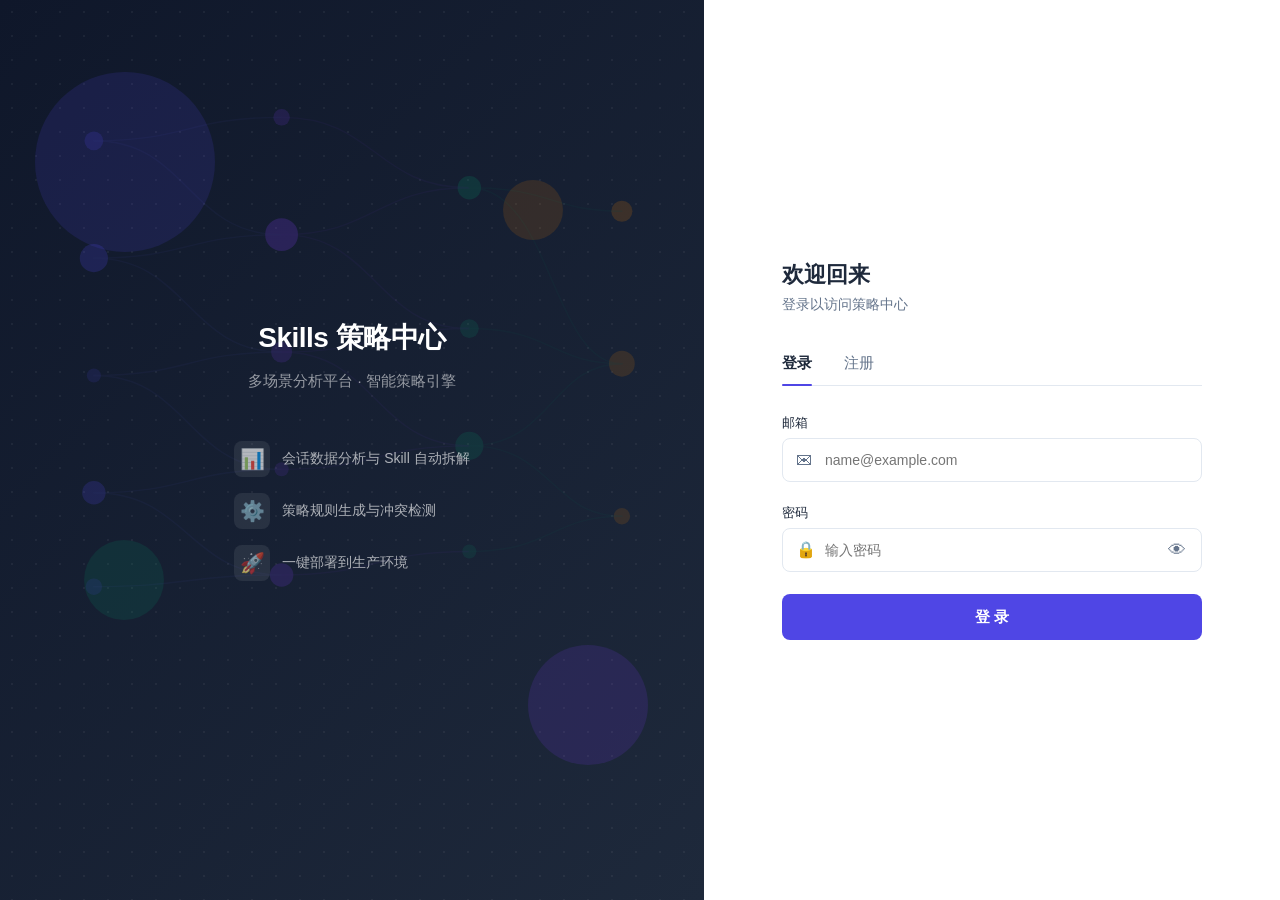
==== commit cba87a7b: "feat: 新增 MCP 服务配置管理模块 - 新增侧边栏「平台配置」分组 + MCP 服务 Tab - MCP Server 卡片网格：状态指示器(在线/离线/未知)、Endpoint 展示、Too" ====
--- a/index.html
+++ b/index.html
@@ -80,6 +80,12 @@
       <span class="sidebar-label">武器库</span>
       <span class="sidebar-badge nav-badge" title="18个能力缺口">18</span>
     </button>
+
+    <div class="sidebar-group-label"><span class="sidebar-group-text">平台配置</span></div>
+    <button class="sidebar-item nav-tab" data-tab="mcp" title="MCP 服务 - 外部工具协议配置管理">
+      <span class="sidebar-icon"><svg width="20" height="20" viewBox="0 0 24 24" fill="none" stroke="currentColor" stroke-width="2" stroke-linecap="round" stroke-linejoin="round"><path d="M12 2v6m0 8v6"/><circle cx="12" cy="12" r="4"/><path d="M4.93 4.93l4.24 4.24m5.66 5.66l4.24 4.24"/><path d="M19.07 4.93l-4.24 4.24m-5.66 5.66l-4.24 4.24"/></svg></span>
+      <span class="sidebar-label">MCP 服务</span>
+    </button>
   </nav>
   <div class="sidebar-footer nav-user" id="navUser"></div>
 </aside>
@@ -105,6 +111,7 @@
   <div id="sec-arsenal" class="section"></div>
   <div id="sec-graph" class="section"></div>
   <div id="sec-dialog" class="section"></div>
+  <div id="sec-mcp" class="section"></div>
 
   <!-- 模态框 -->
   <div class="modal-overlay" id="caseModal">
@@ -122,6 +129,9 @@
   <div class="modal-overlay" id="migrateModal">
     <div class="modal" id="migrateModalContent"></div>
   </div>
+  <div class="modal-overlay" id="mcpModal">
+    <div class="modal" id="mcpModalContent"></div>
+  </div>
 </main>
 
 <!-- Toast 提示 -->
--- a/css/main.css
+++ b/css/main.css
@@ -1648,3 +1648,172 @@
   .dialog-input-row { flex-direction: column; }
   .dialog-btn-group { flex-direction: row; }
 }
+
+/* ================================================================
+   MCP Server 配置管理
+   ================================================================ */
+.mcp-filter-bar {
+  display: flex; gap: 12px; align-items: center; margin-bottom: 20px; flex-wrap: wrap;
+}
+.mcp-search {
+  flex: 1; min-width: 200px; padding: 9px 14px; border: 1px solid var(--border);
+  border-radius: 8px; font-size: 13px; background: var(--card); outline: none;
+  transition: border-color .2s;
+}
+.mcp-search:focus { border-color: var(--primary); }
+.mcp-status-select {
+  padding: 9px 14px; border: 1px solid var(--border); border-radius: 8px;
+  font-size: 13px; background: var(--card); cursor: pointer; outline: none;
+}
+.mcp-add-btn { white-space: nowrap; }
+
+/* Grid */
+.mcp-grid {
+  display: grid; grid-template-columns: repeat(auto-fill, minmax(360px, 1fr));
+  gap: 16px; margin-bottom: 28px;
+}
+.mcp-empty {
+  grid-column: 1 / -1; text-align: center; padding: 48px 0;
+  color: var(--text-secondary); font-size: 14px;
+}
+
+/* Server Card */
+.mcp-server-card {
+  background: var(--card); border-radius: var(--radius); box-shadow: var(--shadow);
+  border-left: 4px solid var(--border); padding: 20px; transition: all .2s;
+}
+.mcp-server-card:hover { transform: translateY(-2px); box-shadow: var(--shadow-lg); }
+.mcp-server-card.status-online  { border-left-color: #059669; }
+.mcp-server-card.status-offline { border-left-color: #DC2626; }
+.mcp-server-card.status-unknown { border-left-color: #9CA3AF; }
+
+.mcp-card-header { display: flex; align-items: center; gap: 10px; margin-bottom: 8px; }
+.mcp-card-icon { font-size: 22px; }
+.mcp-card-title-wrap { display: flex; align-items: center; gap: 8px; flex: 1; }
+.mcp-card-name { font-weight: 600; font-size: 15px; color: var(--text); }
+.mcp-card-desc { font-size: 13px; color: var(--text-secondary); margin-bottom: 10px; line-height: 1.5; }
+
+/* Status Dot */
+.mcp-status-dot {
+  width: 8px; height: 8px; border-radius: 50%; display: inline-block; flex-shrink: 0;
+}
+.mcp-status-dot.status-online  { background: #059669; animation: mcpPulse 2s infinite; }
+.mcp-status-dot.status-offline { background: #DC2626; }
+.mcp-status-dot.status-unknown { background: #9CA3AF; }
+.mcp-status-text { font-size: 12px; font-weight: 500; }
+@keyframes mcpPulse { 0%,100% { opacity: 1; } 50% { opacity: .4; } }
+
+/* Endpoint */
+.mcp-endpoint {
+  display: flex; align-items: center; gap: 8px; background: #F8FAFC;
+  border-radius: 6px; padding: 7px 10px; margin-bottom: 10px;
+}
+.mcp-endpoint code {
+  font-family: 'SF Mono','Menlo','Consolas',monospace; font-size: 12px;
+  color: var(--text-secondary); overflow: hidden; text-overflow: ellipsis;
+  white-space: nowrap; flex: 1;
+}
+.mcp-copy-ep {
+  background: none; border: none; cursor: pointer; padding: 2px;
+  color: var(--text-secondary); transition: color .2s; flex-shrink: 0;
+}
+.mcp-copy-ep:hover { color: var(--primary); }
+
+/* Tags */
+.mcp-tags { display: flex; gap: 6px; flex-wrap: wrap; margin-bottom: 12px; }
+.mcp-tag {
+  font-size: 11px; padding: 2px 8px; border-radius: 10px;
+  background: #EEF2FF; color: var(--primary); font-weight: 500;
+}
+
+/* Tools Toggle */
+.mcp-tools-toggle {
+  display: flex; align-items: center; gap: 6px; background: none; border: none;
+  cursor: pointer; font-size: 13px; color: var(--primary); font-weight: 500;
+  padding: 6px 0; width: 100%; font-family: inherit;
+}
+.mcp-tools-toggle:hover { text-decoration: underline; }
+.mcp-toggle-arrow { transition: transform .2s; }
+.mcp-toggle-arrow.expanded { transform: rotate(180deg); }
+
+/* Tool List */
+.mcp-tool-list {
+  display: none; border-top: 1px solid var(--border); margin-top: 4px;
+  padding-top: 8px; max-height: 240px; overflow-y: auto;
+}
+.mcp-tool-list.expanded { display: block; }
+.mcp-tool-item {
+  display: flex; align-items: baseline; gap: 8px; padding: 6px 0;
+  border-bottom: 1px solid #F1F5F9; font-size: 12px; flex-wrap: wrap;
+}
+.mcp-tool-item:last-child { border-bottom: none; }
+.mcp-tool-name {
+  font-family: 'SF Mono','Menlo','Consolas',monospace; font-weight: 600;
+  color: var(--text); white-space: nowrap;
+}
+.mcp-tool-cat {
+  font-size: 10px; padding: 1px 6px; border-radius: 8px; font-weight: 500;
+  white-space: nowrap;
+}
+.mcp-tool-desc {
+  color: var(--text-secondary); flex: 1; min-width: 120px;
+  overflow: hidden; text-overflow: ellipsis; white-space: nowrap;
+}
+
+/* Skill Bindings */
+.mcp-skill-bindings {
+  display: flex; align-items: center; gap: 6px; flex-wrap: wrap;
+  margin-top: 12px; padding-top: 10px; border-top: 1px solid var(--border);
+}
+.mcp-binding-label { font-size: 11px; color: var(--text-secondary); font-weight: 500; }
+.mcp-skill-tag {
+  font-size: 11px; padding: 2px 8px; border-radius: 10px;
+  background: #F0FDF4; color: #059669; font-weight: 500; cursor: default;
+}
+
+/* Card Actions */
+.mcp-card-actions {
+  display: flex; gap: 8px; margin-top: 14px; padding-top: 12px;
+  border-top: 1px solid var(--border);
+}
+.mcp-btn-danger { color: #DC2626 !important; border-color: #FECACA !important; }
+.mcp-btn-danger:hover { background: #FEF2F2 !important; }
+
+/* JSON Preview */
+.mcp-json-section {
+  background: var(--card); border-radius: var(--radius); box-shadow: var(--shadow);
+  padding: 20px; margin-top: 8px;
+}
+.mcp-json-title { font-size: 16px; font-weight: 600; margin-bottom: 4px; }
+.mcp-json-desc { font-size: 13px; color: var(--text-secondary); margin-bottom: 14px; }
+.mcp-json-preview {
+  background: #F8FAFC; border-radius: 8px; border-left: 4px solid var(--primary);
+  max-height: 300px; overflow-y: auto; margin-bottom: 12px;
+}
+.mcp-json-preview pre {
+  margin: 0; padding: 14px 16px; font-size: 12px;
+  font-family: 'SF Mono','Menlo','Consolas',monospace; color: var(--text);
+  line-height: 1.6; white-space: pre-wrap; word-break: break-all;
+}
+.mcp-json-actions { display: flex; gap: 8px; }
+
+/* MCP Form (Modal) */
+.mcp-form { display: flex; flex-direction: column; gap: 12px; }
+.mcp-form-label { font-size: 13px; font-weight: 600; color: var(--text); margin-bottom: -6px; }
+.mcp-form-input, .mcp-form-textarea {
+  padding: 9px 12px; border: 1px solid var(--border); border-radius: 8px;
+  font-size: 13px; font-family: inherit; background: var(--card); outline: none;
+  transition: border-color .2s;
+}
+.mcp-form-input:focus, .mcp-form-textarea:focus { border-color: var(--primary); }
+
+/* MCP Responsive */
+@media (max-width: 1200px) {
+  .mcp-grid { grid-template-columns: repeat(auto-fill, minmax(300px, 1fr)); }
+}
+@media (max-width: 768px) {
+  .mcp-grid { grid-template-columns: 1fr; }
+  .mcp-filter-bar { flex-direction: column; }
+  .mcp-search { min-width: auto; }
+  .mcp-json-preview { max-height: 200px; }
+}
